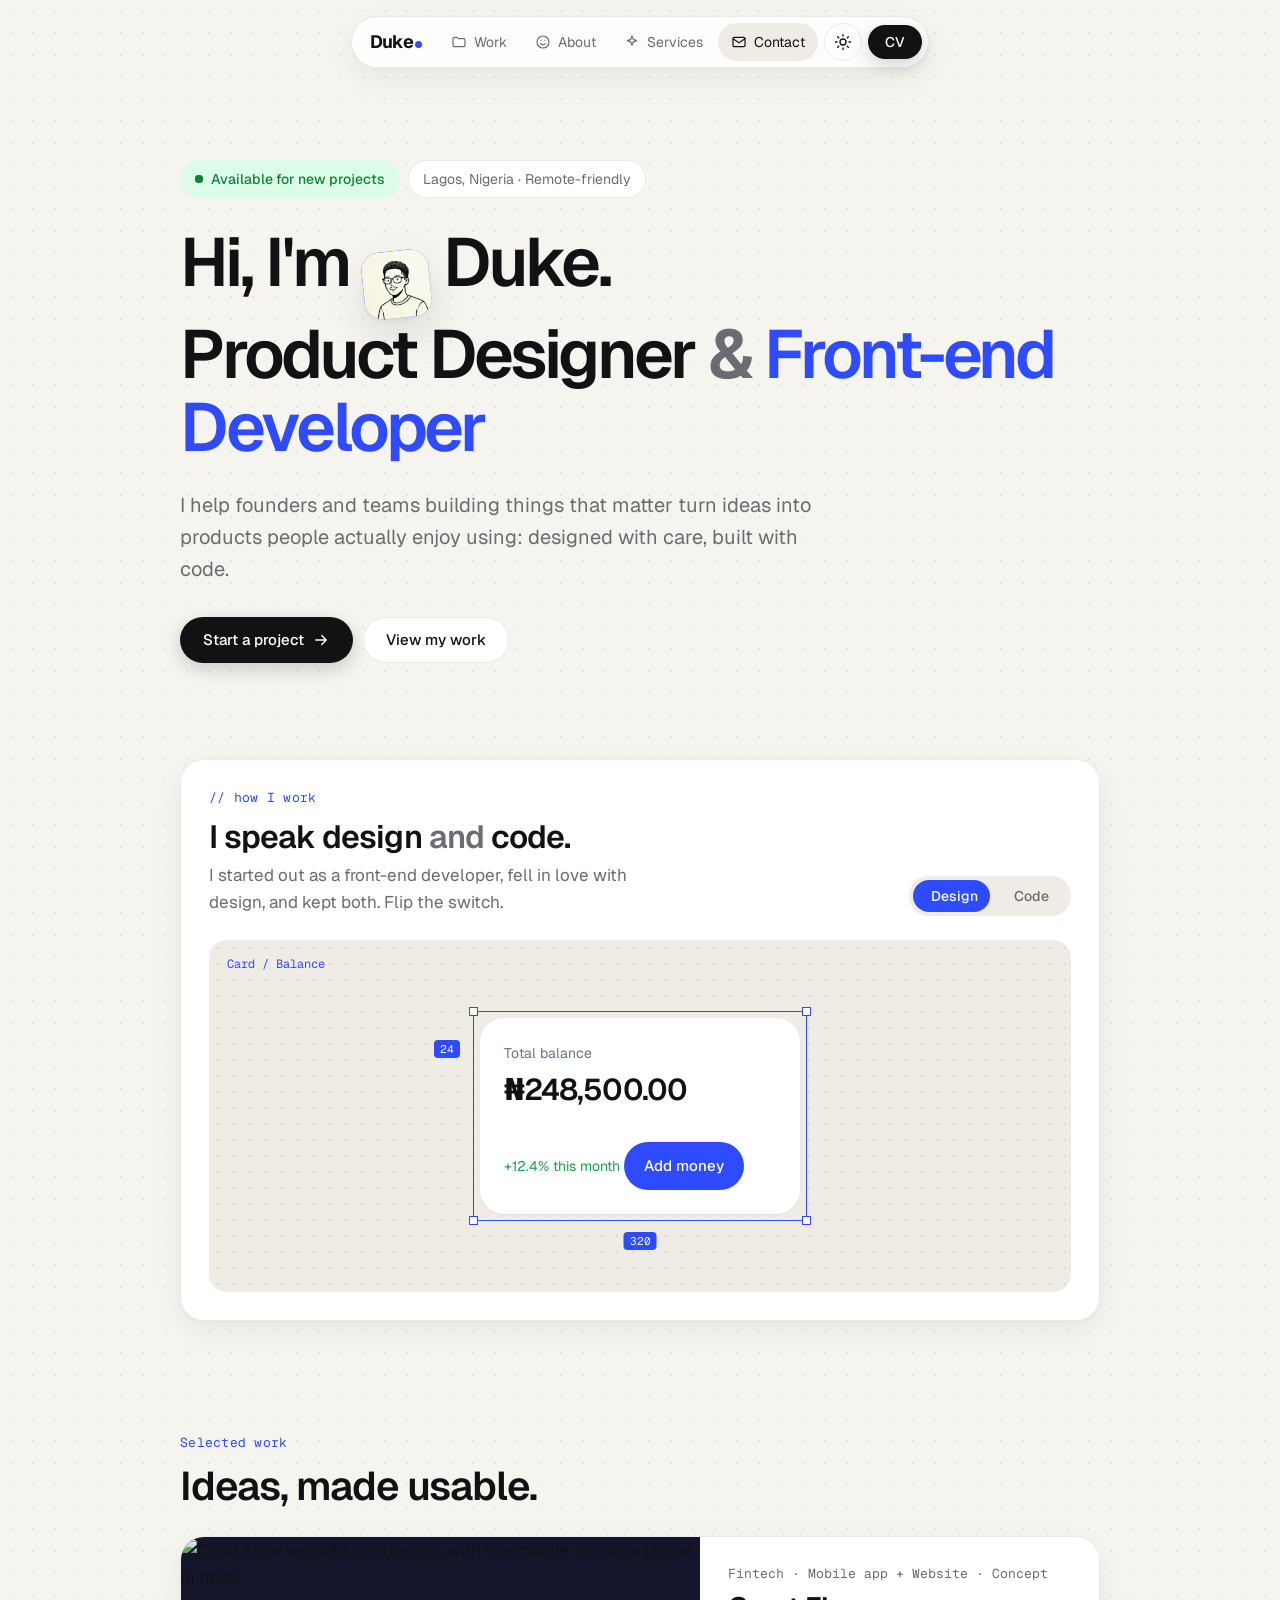
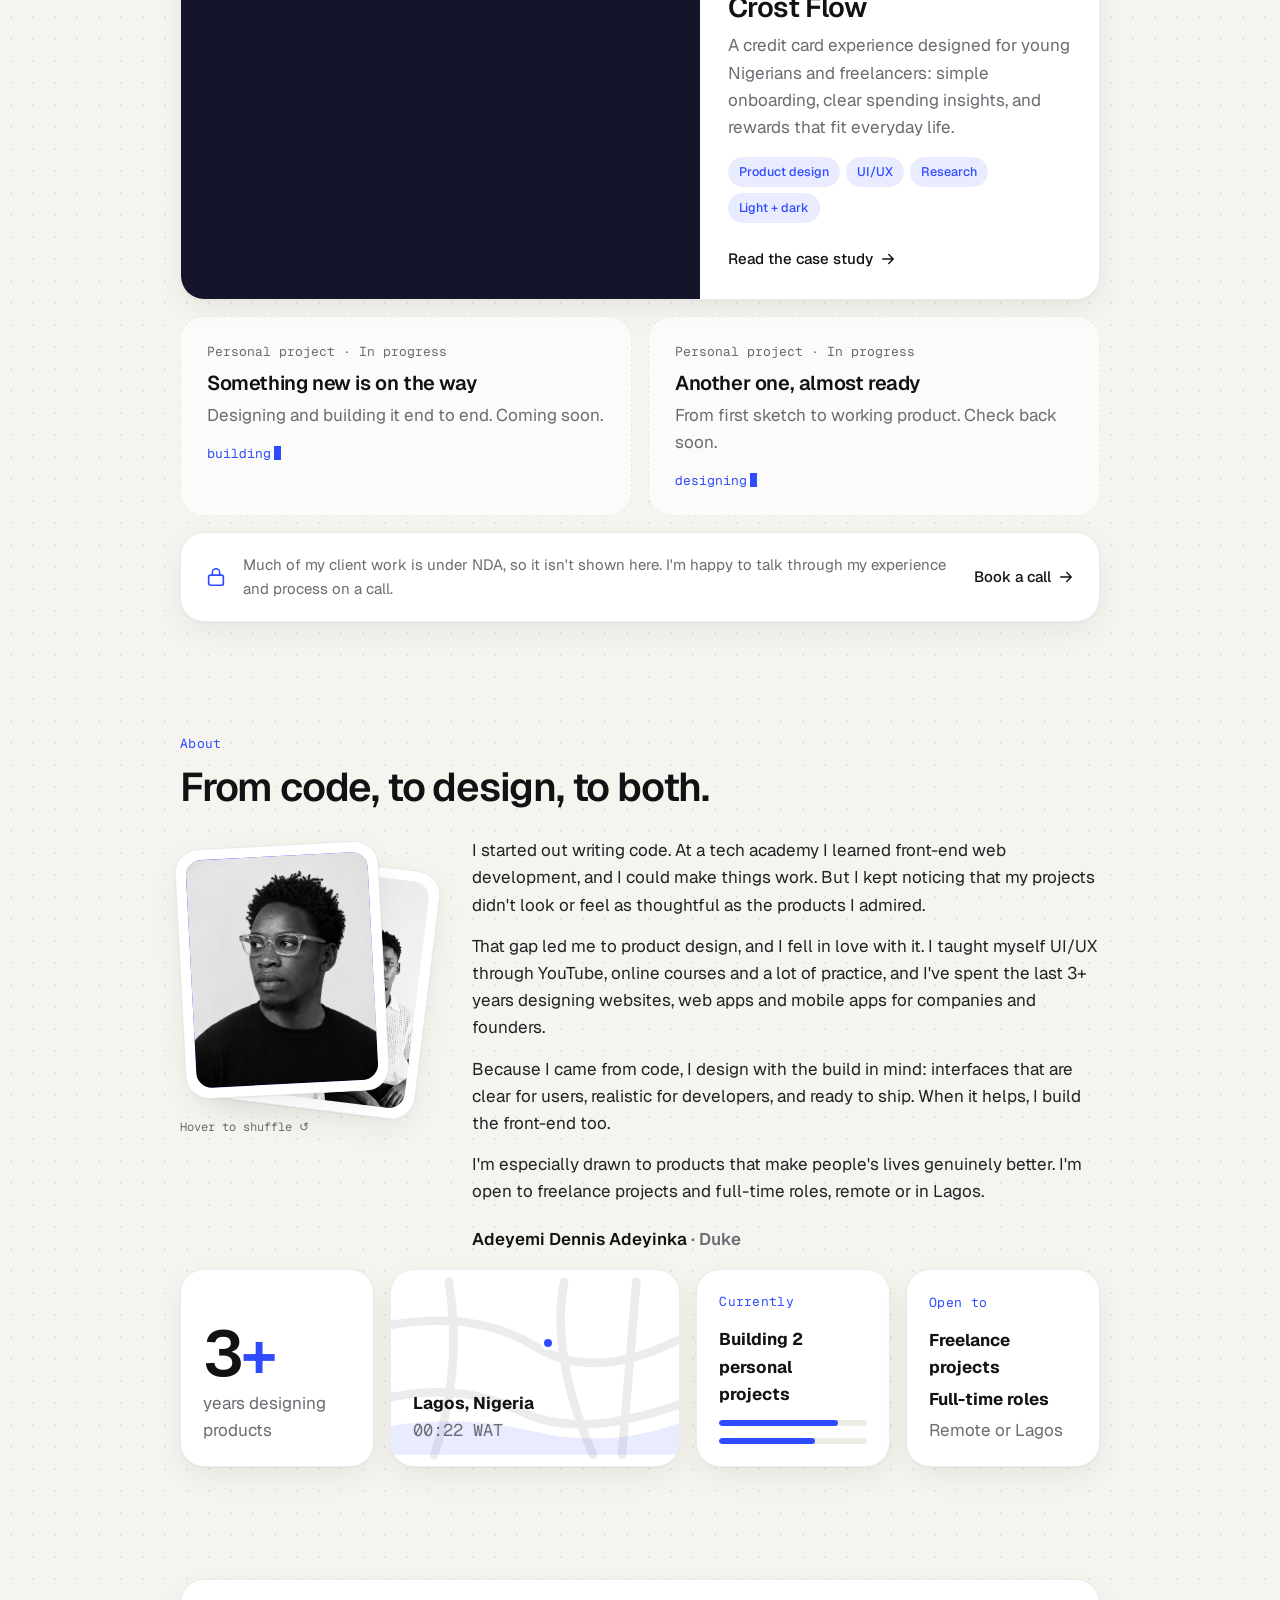
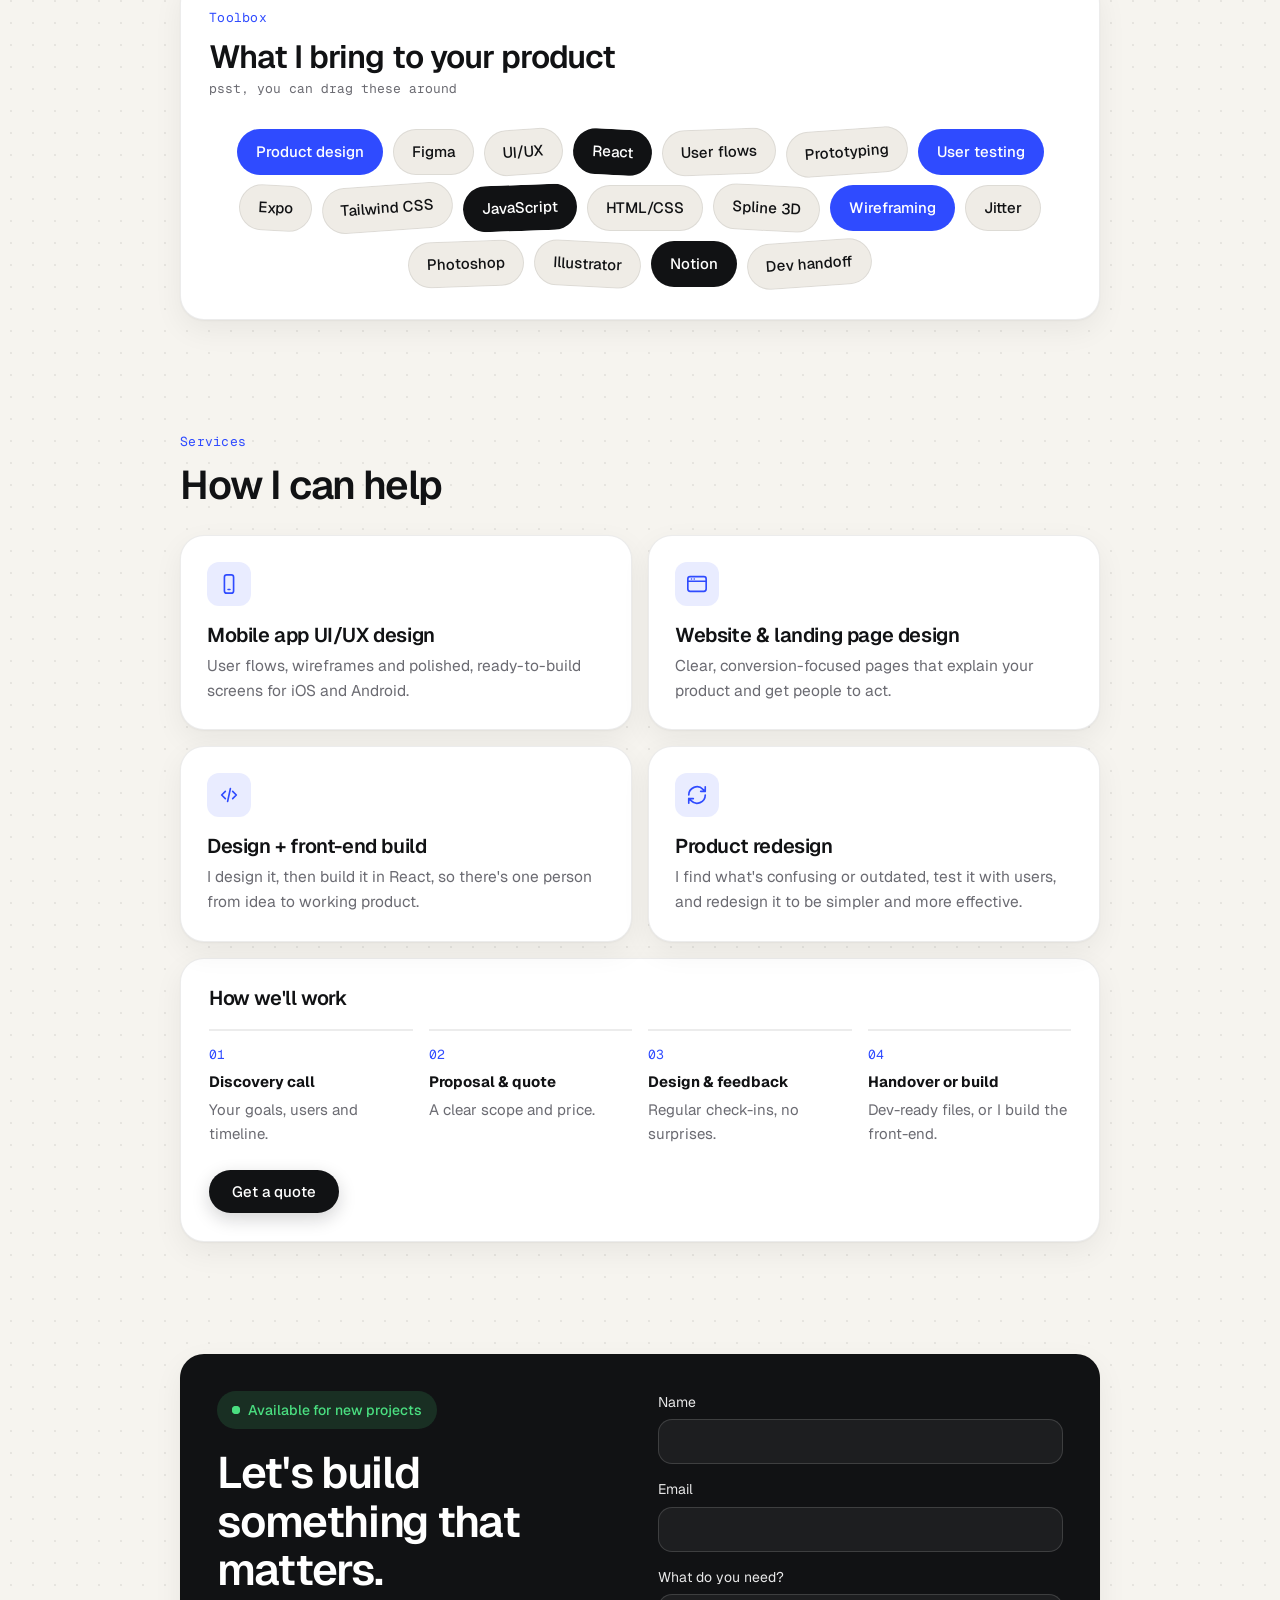
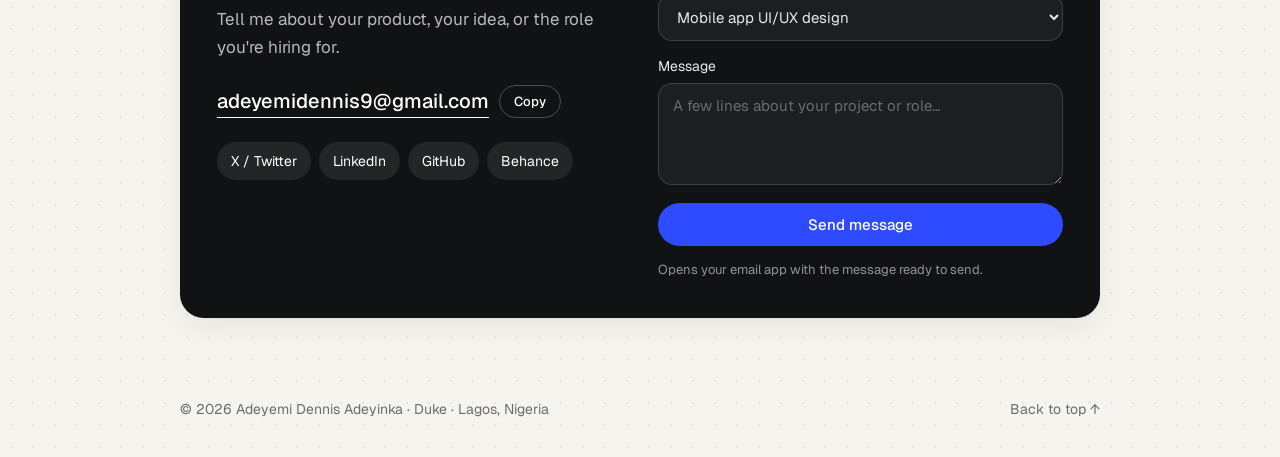
==== index.html @ 58b1cca7 "Portfolio site: homepage, Crost Flow case study, CV Static HTML/CSS/JS portfolio for Duke (Adeyemi D" ====
<!doctype html>
<html lang="en">
<head>
  <meta charset="utf-8">
  <meta name="viewport" content="width=device-width, initial-scale=1">
  <title>Duke · Product Designer &amp; Front-end Developer</title>
  <meta name="description" content="Duke (Adeyemi Dennis Adeyinka) is a Lagos-based product designer and front-end developer who designs and builds websites, web apps and mobile apps people enjoy using.">
  <meta property="og:title" content="Duke · Product Designer &amp; Front-end Developer">
  <meta property="og:description" content="I help founders and teams building things that matter turn ideas into products people actually enjoy using.">
  <meta property="og:type" content="website">
  <meta name="twitter:card" content="summary_large_image">
  <link rel="icon" href="assets/favicon.svg" type="image/svg+xml">
  <link rel="preconnect" href="https://fonts.googleapis.com">
  <link rel="preconnect" href="https://fonts.gstatic.com" crossorigin>
  <link href="https://fonts.googleapis.com/css2?family=Geist:wght@400;500;600;700&family=Geist+Mono:wght@400;500&display=swap" rel="stylesheet">
  <link rel="stylesheet" href="styles.css">
  <script>
    document.documentElement.classList.add('js');
    try { var t = localStorage.getItem('theme'); if (t) document.documentElement.dataset.theme = t; } catch (e) {}
  </script>
</head>
<body>
  <a class="skip" href="#main">Skip to content</a>

  <!-- ===== Floating nav ===== -->
  <header class="nav-wrap">
    <nav class="nav" aria-label="Main">
      <a class="logo" href="#top" aria-label="Duke, back to top">Duke<span class="logo-dot"></span></a>
      <ul class="nav-links">
        <li><a href="#work"><svg viewBox="0 0 24 24" aria-hidden="true"><path d="M3 7a2 2 0 0 1 2-2h4l2 2h8a2 2 0 0 1 2 2v8a2 2 0 0 1-2 2H5a2 2 0 0 1-2-2z"/></svg><span>Work</span></a></li>
        <li><a href="#about"><svg viewBox="0 0 24 24" aria-hidden="true"><circle cx="12" cy="12" r="9"/><path d="M8.5 14.5a4.5 4.5 0 0 0 7 0M9 9.5h.01M15 9.5h.01"/></svg><span>About</span></a></li>
        <li><a href="#services"><svg viewBox="0 0 24 24" aria-hidden="true"><path d="M12 3l1.9 5.1L19 10l-5.1 1.9L12 17l-1.9-5.1L5 10l5.1-1.9z"/></svg><span>Services</span></a></li>
        <li><a href="#contact"><svg viewBox="0 0 24 24" aria-hidden="true"><rect x="3" y="5" width="18" height="14" rx="2"/><path d="m3 7 9 6 9-6"/></svg><span>Contact</span></a></li>
      </ul>
      <button class="theme-toggle" type="button" aria-label="Switch colour theme">
        <svg class="i-sun" viewBox="0 0 24 24" aria-hidden="true"><circle cx="12" cy="12" r="4"/><path d="M12 2v2M12 20v2M4.9 4.9l1.4 1.4M17.7 17.7l1.4 1.4M2 12h2M20 12h2M4.9 19.1l1.4-1.4M17.7 6.3l1.4-1.4"/></svg>
        <svg class="i-moon" viewBox="0 0 24 24" aria-hidden="true"><path d="M21 12.8A9 9 0 1 1 11.2 3a7 7 0 0 0 9.8 9.8z"/></svg>
      </button>
      <a class="btn btn-dark btn-sm" href="assets/Adeyemi-Dennis-CV.pdf" download>CV</a>
    </nav>
  </header>

  <main id="main">

    <!-- ===== Hero ===== -->
    <section class="hero container" id="top">
      <div class="badges reveal">
        <span class="badge badge-green"><span class="pulse"></span>Available for new projects</span>
        <span class="badge">Lagos, Nigeria · Remote-friendly</span>
      </div>

      <h1 class="reveal">
        Hi, I'm
        <span class="avatar avatar-inline">
          <span aria-hidden="true">D</span>
          <img src="assets/avatar.jpg" alt="" onerror="this.remove()">
        </span>
        Duke.<br>
        Product Designer <span class="muted">&amp;</span> <span class="accent">Front-end Developer</span>
      </h1>

      <p class="lead reveal">I help founders and teams building things that matter turn ideas into products people actually enjoy using: designed with care, built with code.</p>

      <div class="actions reveal">
        <a class="btn btn-dark" href="#contact">Start a project
          <svg viewBox="0 0 24 24" aria-hidden="true"><path d="M5 12h14M13 6l6 6-6 6"/></svg>
        </a>
        <a class="btn btn-light" href="#work">View my work</a>
      </div>
    </section>

    <!-- ===== Design <-> Code ===== -->
    <section class="container section" aria-labelledby="dc-title">
      <div class="card dc reveal">
        <div class="dc-head">
          <div>
            <p class="eyebrow">// how I work</p>
            <h2 id="dc-title">I speak design <span class="muted">and</span> code.</h2>
            <p class="muted">I started out as a front-end developer, fell in love with design, and kept both. Flip the switch.</p>
          </div>
          <div class="switch" role="group" aria-label="Show design or code">
            <button type="button" class="is-on" data-view="design" aria-pressed="true">Design</button>
            <button type="button" data-view="code" aria-pressed="false">Code</button>
            <span class="switch-thumb" aria-hidden="true"></span>
          </div>
        </div>

        <div class="dc-stage" data-view="design">
          <!-- Design view -->
          <div class="dc-pane dc-design" aria-hidden="false">
            <div class="frame-label">Card / Balance</div>
            <div class="selection">
              <span class="handle tl"></span><span class="handle tr"></span><span class="handle bl"></span><span class="handle br"></span>
              <div class="mini-card">
                <p class="mc-label">Total balance</p>
                <p class="mc-amount">₦248,500.00</p>
                <span class="mc-change">+12.4% this month</span>
                <span class="mc-btn">Add money</span>
              </div>
              <span class="spec spec-pad">24</span>
              <span class="spec spec-w">320</span>
            </div>
          </div>

          <!-- Code view -->
          <pre class="dc-pane dc-code" aria-hidden="true"><code><span class="k">export function</span> <span class="f">BalanceCard</span>({ balance, change }) {
  <span class="k">return</span> (
    &lt;<span class="t">div</span> <span class="a">className</span>=<span class="s">"rounded-3xl bg-white p-6 shadow-sm"</span>&gt;
      &lt;<span class="t">p</span> <span class="a">className</span>=<span class="s">"text-sm text-gray-500"</span>&gt;Total balance&lt;/<span class="t">p</span>&gt;
      &lt;<span class="t">h3</span> <span class="a">className</span>=<span class="s">"text-3xl font-semibold"</span>&gt;{balance}&lt;/<span class="t">h3</span>&gt;
      &lt;<span class="t">span</span> <span class="a">className</span>=<span class="s">"text-green-600"</span>&gt;+{change}% this month&lt;/<span class="t">span</span>&gt;
      &lt;<span class="t">button</span> <span class="a">className</span>=<span class="s">"mt-6 rounded-full bg-blue-600 px-5 py-3 text-white"</span>&gt;
        Add money
      &lt;/<span class="t">button</span>&gt;
    &lt;/<span class="t">div</span>&gt;
  );
}</code></pre>
        </div>
      </div>
    </section>

    <!-- ===== Work ===== -->
    <section class="container section" id="work" aria-labelledby="work-title">
      <div class="section-head reveal">
        <p class="eyebrow">Selected work</p>
        <h2 id="work-title">Ideas, made usable.</h2>
      </div>

      <a class="card project project-featured reveal" href="crost-flow.html">
        <div class="project-media">
          <img src="https://mir-s3-cdn-cf.behance.net/project_modules/2800_webp/461baa229783331.686b7e3b7e243.jpeg" alt="Crost Flow website on a laptop, with the mobile app on a phone in front" loading="lazy">
        </div>
        <div class="project-body">
          <p class="project-meta">Fintech · Mobile app + Website · Concept</p>
          <h3>Crost Flow</h3>
          <p class="muted">A credit card experience designed for young Nigerians and freelancers: simple onboarding, clear spending insights, and rewards that fit everyday life.</p>
          <ul class="tags" aria-label="Project tags">
            <li>Product design</li><li>UI/UX</li><li>Research</li><li>Light + dark</li>
          </ul>
          <span class="link-arrow">Read the case study <svg viewBox="0 0 24 24" aria-hidden="true"><path d="M5 12h14M13 6l6 6-6 6"/></svg></span>
        </div>
      </a>

      <div class="grid-2">
        <div class="card project-soon reveal">
          <p class="project-meta">Personal project · In progress</p>
          <h3>Something new is on the way</h3>
          <p class="muted">Designing and building it end to end. Coming soon.</p>
          <span class="typing" aria-hidden="true">building<span class="caret"></span></span>
        </div>
        <div class="card project-soon reveal">
          <p class="project-meta">Personal project · In progress</p>
          <h3>Another one, almost ready</h3>
          <p class="muted">From first sketch to working product. Check back soon.</p>
          <span class="typing" aria-hidden="true">designing<span class="caret"></span></span>
        </div>
      </div>

      <div class="card nda reveal">
        <svg viewBox="0 0 24 24" aria-hidden="true"><rect x="4" y="10" width="16" height="11" rx="2"/><path d="M8 10V7a4 4 0 0 1 8 0v3"/></svg>
        <p>Much of my client work is under NDA, so it isn't shown here. I'm happy to talk through my experience and process on a call.</p>
        <a class="link-arrow" href="#contact">Book a call <svg viewBox="0 0 24 24" aria-hidden="true"><path d="M5 12h14M13 6l6 6-6 6"/></svg></a>
      </div>
    </section>

    <!-- ===== About ===== -->
    <section class="container section" id="about" aria-labelledby="about-title">
      <div class="section-head reveal">
        <p class="eyebrow">About</p>
        <h2 id="about-title">From code, to design, to both.</h2>
      </div>

      <div class="about reveal">
        <div class="photo-stack">
          <!-- Second photo sits behind the first; hidden automatically if assets/photo-2.jpg is missing -->
          <div class="about-photo card frame-back">
            <span class="photo-clip"><img src="assets/photo-2.jpg" alt="Duke seated on a clear chair" loading="lazy" onerror="this.closest('.frame-back').remove()"></span>
          </div>
          <div class="about-photo card frame-front">
          <span class="avatar avatar-large">
            <span aria-hidden="true">D</span>
            <img src="assets/photo.jpg" alt="Portrait of Duke (Adeyemi Dennis Adeyinka)" onerror="if (!this.dataset.fb) { this.dataset.fb = 1; this.src = 'assets/avatar.jpg'; } else { this.remove(); }">
          </span>
          </div>
        </div>
        <div class="about-text">
          <p>I started out writing code. At a tech academy I learned front-end web development, and I could make things work. But I kept noticing that my projects didn't look or feel as thoughtful as the products I admired.</p>
          <p>That gap led me to product design, and I fell in love with it. I taught myself UI/UX through YouTube, online courses and a lot of practice, and I've spent the last 3+ years designing websites, web apps and mobile apps for companies and founders.</p>
          <p>Because I came from code, I design with the build in mind: interfaces that are clear for users, realistic for developers, and ready to ship. When it helps, I build the front-end too.</p>
          <p>I'm especially drawn to products that make people's lives genuinely better. I'm open to freelance projects and full-time roles, remote or in Lagos.</p>
          <p class="sig">Adeyemi Dennis Adeyinka <span class="muted">· Duke</span></p>
        </div>
      </div>

      <div class="bento">
        <div class="card bento-item reveal">
          <p class="big-num">3<span class="accent">+</span></p>
          <p class="muted">years designing products</p>
        </div>
        <div class="card bento-item bento-map reveal">
          <svg class="map" viewBox="0 0 200 120" aria-hidden="true">
            <path d="M0 30 Q60 20 100 45 T200 40M0 80 Q50 70 90 90 T200 85M40 0 Q50 60 30 120M120 0 Q110 50 140 120M170 0 L160 120"/>
            <path class="water" d="M0 100 Q50 92 100 104 T200 98 V120 H0z"/>
          </svg>
          <span class="pin" aria-hidden="true"></span>
          <div class="map-text">
            <p><strong>Lagos, Nigeria</strong></p>
            <p class="muted mono"><span id="lagos-time">--:--</span> WAT</p>
          </div>
        </div>
        <div class="card bento-item reveal">
          <p class="eyebrow">Currently</p>
          <p><strong>Building 2 personal projects</strong></p>
          <div class="progress" aria-hidden="true"><span style="--p:80%"></span></div>
          <div class="progress" aria-hidden="true"><span style="--p:65%"></span></div>
        </div>
        <div class="card bento-item reveal">
          <p class="eyebrow">Open to</p>
          <p><strong>Freelance projects</strong></p>
          <p><strong>Full-time roles</strong></p>
          <p class="muted">Remote or Lagos</p>
        </div>
      </div>
    </section>

    <!-- ===== Skills playground ===== -->
    <section class="container section" aria-labelledby="skills-title">
      <div class="card playground reveal">
        <div class="playground-head">
          <p class="eyebrow">Toolbox</p>
          <h2 id="skills-title">What I bring to your product</h2>
          <p class="muted hint">psst, you can drag these around</p>
        </div>
        <ul class="pills" aria-label="Skills and tools">
          <li class="pill pill-blue">Product design</li>
          <li class="pill">Figma</li>
          <li class="pill">UI/UX</li>
          <li class="pill pill-dark">React</li>
          <li class="pill">User flows</li>
          <li class="pill">Prototyping</li>
          <li class="pill pill-blue">User testing</li>
          <li class="pill">Expo</li>
          <li class="pill">Tailwind CSS</li>
          <li class="pill pill-dark">JavaScript</li>
          <li class="pill">HTML/CSS</li>
          <li class="pill">Spline 3D</li>
          <li class="pill pill-blue">Wireframing</li>
          <li class="pill">Jitter</li>
          <li class="pill">Photoshop</li>
          <li class="pill">Illustrator</li>
          <li class="pill pill-dark">Notion</li>
          <li class="pill">Dev handoff</li>
        </ul>
      </div>
    </section>

    <!-- ===== Services ===== -->
    <section class="container section" id="services" aria-labelledby="services-title">
      <div class="section-head reveal">
        <p class="eyebrow">Services</p>
        <h2 id="services-title">How I can help</h2>
      </div>

      <div class="grid-2">
        <article class="card service reveal">
          <span class="service-icon"><svg viewBox="0 0 24 24" aria-hidden="true"><rect x="7" y="2" width="10" height="20" rx="2.5"/><path d="M11 18h2"/></svg></span>
          <h3>Mobile app UI/UX design</h3>
          <p class="muted">User flows, wireframes and polished, ready-to-build screens for iOS and Android.</p>
        </article>
        <article class="card service reveal">
          <span class="service-icon"><svg viewBox="0 0 24 24" aria-hidden="true"><rect x="2" y="4" width="20" height="16" rx="2.5"/><path d="M2 9h20M6 6.5h.01M9 6.5h.01"/></svg></span>
          <h3>Website &amp; landing page design</h3>
          <p class="muted">Clear, conversion-focused pages that explain your product and get people to act.</p>
        </article>
        <article class="card service reveal">
          <span class="service-icon"><svg viewBox="0 0 24 24" aria-hidden="true"><path d="m8 8-4 4 4 4M16 8l4 4-4 4M13.5 5l-3 14"/></svg></span>
          <h3>Design + front-end build</h3>
          <p class="muted">I design it, then build it in React, so there's one person from idea to working product.</p>
        </article>
        <article class="card service reveal">
          <span class="service-icon"><svg viewBox="0 0 24 24" aria-hidden="true"><path d="M3 12a9 9 0 0 1 15.5-6.2L21 8M21 3v5h-5M21 12a9 9 0 0 1-15.5 6.2L3 16M3 21v-5h5"/></svg></span>
          <h3>Product redesign</h3>
          <p class="muted">I find what's confusing or outdated, test it with users, and redesign it to be simpler and more effective.</p>
        </article>
      </div>

      <div class="card process reveal">
        <h3>How we'll work</h3>
        <ol>
          <li><span class="mono">01</span><strong>Discovery call</strong><span class="muted">Your goals, users and timeline.</span></li>
          <li><span class="mono">02</span><strong>Proposal &amp; quote</strong><span class="muted">A clear scope and price.</span></li>
          <li><span class="mono">03</span><strong>Design &amp; feedback</strong><span class="muted">Regular check-ins, no surprises.</span></li>
          <li><span class="mono">04</span><strong>Handover or build</strong><span class="muted">Dev-ready files, or I build the front-end.</span></li>
        </ol>
        <a class="btn btn-dark" href="#contact">Get a quote</a>
      </div>
    </section>

    <!--
      ===== Testimonials (hidden until you have real quotes) =====
      Remove the `hidden` attribute and replace the text with real client quotes.
    -->
    <section class="container section" id="testimonials" aria-labelledby="t-title" hidden>
      <div class="section-head">
        <p class="eyebrow">Kind words</p>
        <h2 id="t-title">What clients say</h2>
      </div>
      <div class="grid-3">
        <figure class="card quote">
          <blockquote>"Quote from client one."</blockquote>
          <figcaption><strong>Name</strong><span class="muted">Role, Company</span></figcaption>
        </figure>
        <figure class="card quote">
          <blockquote>"Quote from client two."</blockquote>
          <figcaption><strong>Name</strong><span class="muted">Role, Company</span></figcaption>
        </figure>
        <figure class="card quote">
          <blockquote>"Quote from client three."</blockquote>
          <figcaption><strong>Name</strong><span class="muted">Role, Company</span></figcaption>
        </figure>
      </div>
    </section>

    <!-- ===== Contact ===== -->
    <section class="container section" id="contact" aria-labelledby="contact-title">
      <div class="card contact reveal">
        <div class="contact-intro">
          <span class="badge badge-green"><span class="pulse"></span>Available for new projects</span>
          <h2 id="contact-title">Let's build something that matters.</h2>
          <p>Tell me about your product, your idea, or the role you're hiring for.</p>
          <div class="email-row">
            <a class="email" href="mailto:adeyemidennis9@gmail.com">adeyemidennis9@gmail.com</a>
            <button class="copy" type="button" data-copy="adeyemidennis9@gmail.com">Copy</button>
          </div>
          <ul class="socials">
            <li><a href="https://x.com/dennis_intech" target="_blank" rel="noopener">X / Twitter</a></li>
            <li><a href="https://www.linkedin.com/in/dennis-adeyemi-903a3325a" target="_blank" rel="noopener">LinkedIn</a></li>
            <li><a href="https://github.com/dukeof-tech" target="_blank" rel="noopener">GitHub</a></li>
            <li><a href="https://www.behance.net/gallery/229783331/Crost-Flow" target="_blank" rel="noopener">Behance</a></li>
          </ul>
        </div>

        <form class="contact-form" id="contact-form">
          <label>Name<input name="name" type="text" autocomplete="name" required></label>
          <label>Email<input name="email" type="email" autocomplete="email" required></label>
          <label>What do you need?
            <select name="type">
              <option>Mobile app UI/UX design</option>
              <option>Website or landing page</option>
              <option>Design + front-end build</option>
              <option>Product redesign</option>
              <option>Full-time role</option>
              <option>Something else</option>
            </select>
          </label>
          <label>Message<textarea name="message" rows="4" required placeholder="A few lines about your project or role…"></textarea></label>
          <button class="btn btn-accent" type="submit">Send message</button>
          <p class="form-note muted">Opens your email app with the message ready to send.</p>
        </form>
      </div>
    </section>
  </main>

  <footer class="container footer">
    <p class="muted">© <span id="year">2026</span> Adeyemi Dennis Adeyinka · Duke · Lagos, Nigeria</p>
    <a class="muted" href="#top">Back to top ↑</a>
  </footer>

  <script src="script.js"></script>
</body>
</html>
---- styles.css ----
/* =========================================================
   Duke · Portfolio
   Colours, type and spacing live in the tokens below.
   ========================================================= */

:root {
  --bg: #F6F4EF;
  --surface: #FFFFFF;
  --surface-2: #EFECE6;
  --text: #111214;
  --muted: #6B6B72;
  --line: rgba(17, 18, 20, .08);
  --accent: #2F4BFF;
  --accent-ink: #FFFFFF;
  --accent-soft: rgba(47, 75, 255, .10);
  --green: #15803D;
  --green-soft: #DCFCE7;
  --dark: #111214;
  --dark-ink: #FFFFFF;
  --code-bg: #0F1117;
  --contact-bg: #111214;
  --contact-ink: #FFFFFF;
  --shadow: 0 1px 2px rgba(17, 18, 20, .04), 0 10px 30px rgba(17, 18, 20, .06);
  --shadow-lift: 0 2px 4px rgba(17, 18, 20, .05), 0 18px 40px rgba(17, 18, 20, .10);
  --dots: rgba(17, 18, 20, .07);

  --radius: 24px;
  --radius-sm: 14px;
  --w: 920px;
  --font: "Geist", ui-sans-serif, system-ui, -apple-system, "Segoe UI", sans-serif;
  --mono: "Geist Mono", ui-monospace, "SF Mono", Menlo, monospace;
  color-scheme: light;
}

@media (prefers-color-scheme: dark) {
  :root:not([data-theme="light"]) {
    --bg: #0E0F12;
    --surface: #17181C;
    --surface-2: #202127;
    --text: #F3F3F5;
    --muted: #9A9BA4;
    --line: rgba(255, 255, 255, .08);
    --accent: #6A80FF;
    --accent-ink: #0E0F12;
    --accent-soft: rgba(106, 128, 255, .16);
    --green: #4ADE80;
    --green-soft: rgba(74, 222, 128, .12);
    --dark: #F3F3F5;
    --dark-ink: #0E0F12;
    --code-bg: #0A0B0E;
    --contact-bg: #161A33;
    --contact-ink: #F3F3F5;
    --shadow: 0 1px 2px rgba(0, 0, 0, .3), 0 10px 30px rgba(0, 0, 0, .25);
    --shadow-lift: 0 2px 4px rgba(0, 0, 0, .35), 0 18px 40px rgba(0, 0, 0, .35);
    --dots: rgba(255, 255, 255, .05);
    color-scheme: dark;
  }
}

:root[data-theme="dark"] {
  --bg: #0E0F12;
  --surface: #17181C;
  --surface-2: #202127;
  --text: #F3F3F5;
  --muted: #9A9BA4;
  --line: rgba(255, 255, 255, .08);
  --accent: #6A80FF;
  --accent-ink: #0E0F12;
  --accent-soft: rgba(106, 128, 255, .16);
  --green: #4ADE80;
  --green-soft: rgba(74, 222, 128, .12);
  --dark: #F3F3F5;
  --dark-ink: #0E0F12;
  --code-bg: #0A0B0E;
  --contact-bg: #161A33;
  --contact-ink: #F3F3F5;
  --shadow: 0 1px 2px rgba(0, 0, 0, .3), 0 10px 30px rgba(0, 0, 0, .25);
  --shadow-lift: 0 2px 4px rgba(0, 0, 0, .35), 0 18px 40px rgba(0, 0, 0, .35);
  --dots: rgba(255, 255, 255, .05);
  color-scheme: dark;
}

/* ---------- Base ---------- */
*, *::before, *::after { box-sizing: border-box; }
html { scroll-behavior: smooth; scroll-padding-top: 96px; }
body {
  margin: 0;
  font-family: var(--font);
  font-size: 17px;
  line-height: 1.6;
  color: var(--text);
  background-color: var(--bg);
  background-image: radial-gradient(var(--dots) 1px, transparent 1px);
  background-size: 22px 22px;
  -webkit-font-smoothing: antialiased;
  transition: background-color .3s ease, color .3s ease;
}
img { max-width: 100%; display: block; }
a { color: inherit; }
h1, h2, h3 { line-height: 1.1; letter-spacing: -0.03em; margin: 0; font-weight: 600; }
h2 { font-size: clamp(28px, 4.5vw, 40px); }
h3 { font-size: 20px; letter-spacing: -0.02em; }
p { margin: 0; }
svg { width: 18px; height: 18px; fill: none; stroke: currentColor; stroke-width: 1.8; stroke-linecap: round; stroke-linejoin: round; flex: none; }

.container { width: min(var(--w), 100% - 32px); margin-inline: auto; }
.section { padding-block: 56px; }
.muted { color: var(--muted); }
.accent { color: var(--accent); }
.mono { font-family: var(--mono); }
.eyebrow { font-family: var(--mono); font-size: 13px; color: var(--accent); margin-bottom: 10px; letter-spacing: .02em; }
.section-head { margin-bottom: 28px; }
.skip { position: absolute; left: -999px; top: 8px; background: var(--dark); color: var(--dark-ink); padding: 8px 14px; border-radius: 10px; z-index: 100; }
.skip:focus { left: 16px; }
:focus-visible { outline: 2px solid var(--accent); outline-offset: 3px; border-radius: 8px; }

.card {
  background: var(--surface);
  border: 1px solid var(--line);
  border-radius: var(--radius);
  box-shadow: var(--shadow);
  transition: transform .3s ease, box-shadow .3s ease, background-color .3s ease;
}

.grid-2 { display: grid; grid-template-columns: repeat(2, 1fr); gap: 16px; }
.grid-3 { display: grid; grid-template-columns: repeat(3, 1fr); gap: 16px; }

/* ---------- Buttons & badges ---------- */
.btn {
  display: inline-flex; align-items: center; gap: 8px;
  padding: 13px 22px; border-radius: 999px;
  font: 500 15px/1 var(--font); text-decoration: none;
  border: 1px solid transparent; cursor: pointer;
  transition: transform .2s ease, box-shadow .2s ease, background-color .2s ease;
}
.btn:hover { transform: translateY(-2px); }
.btn svg { transition: transform .2s ease; }
.btn:hover svg { transform: translateX(3px); }
.btn-dark { background: var(--dark); color: var(--dark-ink); box-shadow: 0 6px 18px rgba(17, 18, 20, .18); }
.btn-light { background: var(--surface); color: var(--text); border-color: var(--line); }
.btn-accent { background: var(--accent); color: var(--accent-ink); }
.btn-sm { padding: 9px 16px; font-size: 14px; }

.badges { display: flex; flex-wrap: wrap; gap: 8px; margin-bottom: 28px; }
.badge {
  display: inline-flex; align-items: center; gap: 8px;
  padding: 7px 14px; border-radius: 999px;
  background: var(--surface); border: 1px solid var(--line);
  font-size: 14px; color: var(--muted);
}
.badge-green { background: var(--green-soft); color: var(--green); border-color: transparent; font-weight: 500; }
.pulse { width: 8px; height: 8px; border-radius: 50%; background: currentColor; position: relative; }
.pulse::after { content: ""; position: absolute; inset: 0; border-radius: 50%; background: currentColor; animation: pulse 2s ease-out infinite; }
@keyframes pulse { from { transform: scale(1); opacity: .6; } to { transform: scale(3); opacity: 0; } }

/* ---------- Nav ---------- */
.nav-wrap { position: fixed; top: 16px; left: 0; right: 0; z-index: 50; display: flex; justify-content: center; padding-inline: 16px; pointer-events: none; }
.nav {
  pointer-events: auto;
  display: flex; align-items: center; gap: 6px;
  padding: 6px 6px 6px 18px; border-radius: 999px;
  background: color-mix(in srgb, var(--surface) 78%, transparent);
  backdrop-filter: blur(14px); -webkit-backdrop-filter: blur(14px);
  border: 1px solid var(--line); box-shadow: var(--shadow);
}
.logo { font-weight: 700; font-size: 18px; letter-spacing: -0.03em; text-decoration: none; margin-right: 10px; display: inline-flex; align-items: baseline; }
.logo-dot { width: 7px; height: 7px; border-radius: 50%; background: var(--accent); margin-left: 2px; }
.nav-links { display: flex; gap: 2px; list-style: none; margin: 0; padding: 0; }
.nav-links a {
  display: inline-flex; align-items: center; gap: 7px;
  padding: 8px 13px; border-radius: 999px;
  text-decoration: none; font-size: 14px; color: var(--muted);
  transition: background-color .2s ease, color .2s ease;
}
.nav-links a:hover, .nav-links a.is-active { background: var(--surface-2); color: var(--text); }
.nav-links svg { width: 16px; height: 16px; }
.theme-toggle {
  width: 38px; height: 38px; border-radius: 50%;
  display: grid; place-items: center;
  background: transparent; border: 1px solid var(--line); color: var(--text); cursor: pointer;
  transition: transform .3s ease, background-color .2s ease;
}
.theme-toggle:hover { background: var(--surface-2); transform: rotate(20deg); }
.i-moon { display: none; }
:root[data-theme="dark"] .i-sun { display: none; }
:root[data-theme="dark"] .i-moon { display: block; }
@media (prefers-color-scheme: dark) {
  :root:not([data-theme="light"]) .i-sun { display: none; }
  :root:not([data-theme="light"]) .i-moon { display: block; }
}

/* ---------- Hero ---------- */
.hero { padding-top: 160px; padding-bottom: 40px; }
.hero h1 { font-size: clamp(38px, 7vw, 68px); letter-spacing: -0.045em; line-height: 1.08; margin-bottom: 24px; }
.lead { font-size: clamp(17px, 2.2vw, 20px); color: var(--muted); max-width: 640px; margin-bottom: 32px; }
.actions { display: flex; flex-wrap: wrap; gap: 10px; }

.avatar {
  position: relative; display: inline-grid; place-items: center; overflow: hidden;
  background: linear-gradient(135deg, var(--accent), #8EA0FF);
  color: #fff; font-weight: 700; letter-spacing: -0.03em;
}
.avatar img { position: absolute; inset: 0; width: 100%; height: 100%; object-fit: cover; }
.avatar-inline {
  width: 1.1em; height: 1.1em; border-radius: .3em;
  vertical-align: -0.16em; font-size: .9em;
  transform: rotate(-6deg); box-shadow: var(--shadow-lift);
  transition: transform .3s ease;
}
.avatar-inline:hover { transform: rotate(4deg) scale(1.08); }
.avatar-inline > span { font-size: .55em; }

/* ---------- Design <-> Code ---------- */
.dc { padding: 28px; overflow: hidden; }
.dc-head { display: flex; justify-content: space-between; align-items: flex-end; gap: 24px; margin-bottom: 24px; flex-wrap: wrap; }
.dc-head h2 { margin-bottom: 8px; font-size: clamp(24px, 3.6vw, 32px); }
.dc-head .muted { max-width: 440px; }

.switch { position: relative; display: inline-flex; padding: 4px; border-radius: 999px; background: var(--surface-2); }
.switch button {
  position: relative; z-index: 1;
  padding: 9px 18px; border: 0; background: transparent; border-radius: 999px;
  font: 500 14px/1 var(--font); color: var(--muted); cursor: pointer;
  transition: color .25s ease;
}
.switch button.is-on { color: var(--accent-ink); }
.switch-thumb {
  position: absolute; top: 4px; bottom: 4px; left: 4px; width: calc(50% - 4px);
  border-radius: 999px; background: var(--accent);
  transition: transform .35s cubic-bezier(.4, 1.4, .5, 1);
}
.switch.is-code .switch-thumb { transform: translateX(100%); }

.dc-stage {
  display: grid; min-height: 330px; border-radius: 18px;
  background-color: var(--surface-2);
  background-image: radial-gradient(var(--dots) 1px, transparent 1px);
  background-size: 16px 16px;
}
.dc-pane { grid-area: 1 / 1; transition: opacity .4s ease, transform .4s ease, filter .4s ease; }
.dc-stage[data-view="design"] .dc-code,
.dc-stage[data-view="code"] .dc-design { opacity: 0; transform: scale(.97); filter: blur(4px); pointer-events: none; }

.dc-design { display: grid; place-items: center; padding: 48px 16px; position: relative; }
.frame-label { position: absolute; top: 16px; left: 18px; font: 12px var(--mono); color: var(--accent); }
.selection { position: relative; outline: 1.5px solid var(--accent); outline-offset: 6px; }
.handle { position: absolute; width: 9px; height: 9px; background: #fff; border: 1.5px solid var(--accent); }
.handle.tl { top: -11px; left: -11px; } .handle.tr { top: -11px; right: -11px; }
.handle.bl { bottom: -11px; left: -11px; } .handle.br { bottom: -11px; right: -11px; }
.spec { position: absolute; font: 11px var(--mono); background: var(--accent); color: #fff; padding: 2px 6px; border-radius: 4px; }
.spec-pad { top: 22px; left: -46px; }
.spec-w { bottom: -36px; left: 50%; transform: translateX(-50%); }

.mini-card {
  width: min(320px, 70vw); padding: 24px; border-radius: 24px;
  background: #fff; color: #111214; box-shadow: 0 1px 2px rgba(0,0,0,.05);
}
.mc-label { font-size: 14px; color: #6B7280; }
.mc-amount { font-size: 30px; font-weight: 600; letter-spacing: -0.03em; margin: 2px 0 4px; }
.mc-change { font-size: 14px; color: #16A34A; }
.mc-btn { display: inline-block; margin-top: 24px; padding: 12px 20px; border-radius: 999px; background: #2F4BFF; color: #fff; font-size: 15px; font-weight: 500; }

.dc-code {
  margin: 0; padding: 28px; border-radius: 18px; overflow: auto;
  background: var(--code-bg); color: #D6D9E0;
  font: 13.5px/1.75 var(--mono);
}
.dc-code .k { color: #C792EA; } .dc-code .f { color: #82AAFF; } .dc-code .t { color: #F07178; }
.dc-code .a { color: #FFCB6B; } .dc-code .s { color: #C3E88D; }

/* ---------- Work ---------- */
.project { display: block; text-decoration: none; overflow: hidden; }
.project:hover { transform: translateY(-4px); box-shadow: var(--shadow-lift); }
.project-featured { display: grid; grid-template-columns: 1.3fr 1fr; margin-bottom: 16px; }
.project-media { background: #14152B; overflow: hidden; min-height: 300px; }
.project-media img { width: 100%; height: 100%; object-fit: cover; transition: transform .6s ease; }
.project:hover .project-media img { transform: scale(1.04); }
.project-body { padding: 28px; display: flex; flex-direction: column; gap: 10px; }
.project-body h3 { font-size: 28px; }
.project-meta { font: 13px var(--mono); color: var(--muted); }
.tags { display: flex; flex-wrap: wrap; gap: 6px; list-style: none; padding: 0; margin: 6px 0 auto; }
.tags li { font-size: 12.5px; padding: 5px 11px; border-radius: 999px; background: var(--accent-soft); color: var(--accent); font-weight: 500; }
.link-arrow { display: inline-flex; align-items: center; gap: 6px; font-weight: 500; font-size: 15px; color: var(--text); text-decoration: none; margin-top: 14px; }
.link-arrow svg { transition: transform .2s ease; }
.project:hover .link-arrow svg, .link-arrow:hover svg { transform: translateX(4px); }

.project-soon { padding: 26px; border-style: dashed; box-shadow: none; background: color-mix(in srgb, var(--surface) 60%, transparent); display: flex; flex-direction: column; gap: 8px; }
.project-soon h3 { margin-top: 4px; }
.typing { font: 13px var(--mono); color: var(--accent); margin-top: 8px; }
.caret { display: inline-block; width: 7px; height: 14px; background: var(--accent); margin-left: 3px; vertical-align: -2px; animation: blink 1s steps(1) infinite; }
@keyframes blink { 50% { opacity: 0; } }

.nda { margin-top: 16px; padding: 20px 24px; display: flex; align-items: center; gap: 16px; flex-wrap: wrap; }
.nda > svg { color: var(--accent); width: 22px; height: 22px; }
.nda p { flex: 1 1 320px; color: var(--muted); font-size: 15px; }
.nda .link-arrow { margin-top: 0; }

/* ---------- About ---------- */
.about { display: grid; grid-template-columns: 260px 1fr; gap: 32px; align-items: start; margin-bottom: 16px; }
.photo-stack { position: relative; padding: 8px 56px 16px 0; }
.about-photo { padding: 10px; transition: transform .45s cubic-bezier(.3, 1.3, .5, 1); }
.frame-front { position: relative; z-index: 2; transform: rotate(-3deg); }
.frame-back { position: absolute; inset: 8px 56px 16px 0; z-index: 1; transform: rotate(7deg) translate(46px, 10px); }
.photo-clip { display: block; width: 100%; height: 100%; overflow: hidden; border-radius: 16px; }
.photo-clip img { width: 100%; height: 100%; object-fit: cover; object-position: 50% 45%; transform-origin: 50% 40%; transition: transform .6s ease; }
/* While it's the back card, zoom in so the edge that peeks out shows Duke, not the wall */
.frame-back img { transform: scale(1.5) translateX(20%); }
.photo-stack.is-swapped .frame-back img { transform: scale(1.25); }
.photo-stack:not(.can-shuffle):hover .frame-front { transform: rotate(-6deg) translateX(-8px); }

/* Shuffle: hover (or tap) sends the top card out to the side and behind, and brings the other one forward */
.photo-stack.can-shuffle { cursor: pointer; border-radius: 20px; margin-bottom: 26px; }
.photo-stack.can-shuffle:focus-visible { outline: 2px solid var(--accent); outline-offset: 6px; }
.photo-stack.is-swapped .frame-back { z-index: 2; transform: rotate(-3deg); }
.photo-stack.is-swapped .frame-front { z-index: 1; transform: rotate(7deg) translate(46px, 10px); }
.photo-stack .to-back { animation: card-to-back .7s cubic-bezier(.5, 0, .3, 1) both; }
.photo-stack .to-front { animation: card-to-front .7s cubic-bezier(.5, 0, .3, 1) both; }
@keyframes card-to-back {
  0%   { transform: rotate(-3deg); z-index: 3; }
  45%  { transform: translate(-58%, -3%) rotate(-14deg); z-index: 3; }
  55%  { transform: translate(-58%, -3%) rotate(-14deg); z-index: 0; }
  100% { transform: rotate(7deg) translate(46px, 10px); z-index: 1; }
}
@keyframes card-to-front {
  0%   { transform: rotate(7deg) translate(46px, 10px); z-index: 1; }
  45%  { transform: translate(40%, -2%) rotate(15deg); z-index: 1; }
  55%  { transform: translate(40%, -2%) rotate(15deg); z-index: 4; }
  100% { transform: rotate(-3deg); z-index: 2; }
}
.photo-hint { position: absolute; left: 0; bottom: -26px; margin: 0; font-family: var(--mono); font-size: 12px; color: var(--muted); }
.avatar-large { width: 100%; aspect-ratio: 4 / 5; border-radius: 16px; font-size: 96px; }
.about-text { display: grid; gap: 14px; font-size: 17px; }
.about-text p:not(.sig) { color: color-mix(in srgb, var(--text) 82%, var(--muted)); }
.sig { font-weight: 600; margin-top: 6px; }

.bento { display: grid; grid-template-columns: 1fr 1.5fr 1fr 1fr; gap: 16px; }
.bento-item { padding: 22px; display: flex; flex-direction: column; justify-content: flex-end; gap: 4px; min-height: 170px; }
.bento-item:hover { transform: translateY(-3px); }
.big-num { font-size: 64px; font-weight: 600; letter-spacing: -0.05em; line-height: 1; }
.bento-map { position: relative; overflow: hidden; }
.map { position: absolute; inset: 0; width: 100%; height: 100%; stroke: var(--line); stroke-width: 6; opacity: 1; }
.map .water { fill: var(--accent-soft); stroke: none; }
.map-text { position: relative; }
.pin { position: absolute; top: 34%; left: 52%; width: 14px; height: 14px; border-radius: 50%; background: var(--accent); border: 3px solid var(--surface); box-shadow: 0 0 0 0 var(--accent); animation: ping 2.2s infinite; }
@keyframes ping { 0% { box-shadow: 0 0 0 0 color-mix(in srgb, var(--accent) 50%, transparent); } 100% { box-shadow: 0 0 0 18px transparent; } }
.progress { height: 6px; border-radius: 999px; background: var(--surface-2); overflow: hidden; margin-top: 8px; }
.progress span { display: block; height: 100%; width: var(--p); border-radius: inherit; background: var(--accent); }

/* ---------- Skills playground ---------- */
.playground { padding: 28px; overflow: hidden; }
.playground-head { margin-bottom: 20px; }
.playground-head h2 { font-size: clamp(24px, 3.6vw, 32px); margin-bottom: 6px; }
.hint { font: 13px var(--mono); }
.pills { list-style: none; padding: 12px 0 4px; margin: 0; display: flex; flex-wrap: wrap; gap: 10px; justify-content: center; touch-action: none; }
.pill {
  --r: 0deg;
  padding: 10px 18px; border-radius: 999px;
  background: var(--surface-2); border: 1px solid var(--line);
  font-size: 15px; font-weight: 500; cursor: grab; user-select: none;
  transform: translate(var(--x, 0), var(--y, 0)) rotate(var(--r));
  transition: box-shadow .2s ease;
}
.pill:nth-child(3n) { --r: -4deg; } .pill:nth-child(4n) { --r: 3deg; } .pill:nth-child(5n) { --r: -2deg; }
.pill:hover { box-shadow: var(--shadow-lift); }
.pill.dragging { cursor: grabbing; box-shadow: var(--shadow-lift); z-index: 2; position: relative; }
.pill-blue { background: var(--accent); color: var(--accent-ink); border-color: transparent; }
.pill-dark { background: var(--dark); color: var(--dark-ink); border-color: transparent; }

/* ---------- Services ---------- */
.service { padding: 26px; display: flex; flex-direction: column; gap: 8px; }
.service:hover { transform: translateY(-3px); box-shadow: var(--shadow-lift); }
.service-icon { width: 44px; height: 44px; border-radius: 12px; display: grid; place-items: center; background: var(--accent-soft); color: var(--accent); margin-bottom: 10px; }
.service-icon svg { width: 22px; height: 22px; }
.service p { font-size: 15.5px; }

.process { margin-top: 16px; padding: 28px; }
.process h3 { margin-bottom: 20px; }
.process ol { list-style: none; padding: 0; margin: 0 0 24px; display: grid; grid-template-columns: repeat(4, 1fr); gap: 16px; }
.process li { display: flex; flex-direction: column; gap: 4px; padding-top: 14px; border-top: 2px solid var(--line); font-size: 15px; }
.process li .mono { color: var(--accent); font-size: 13px; }

/* ---------- Testimonials ---------- */
.quote { margin: 0; padding: 24px; display: flex; flex-direction: column; gap: 16px; }
.quote blockquote { margin: 0; font-size: 16px; }
.quote figcaption { display: flex; flex-direction: column; font-size: 14px; }

/* ---------- Contact ---------- */
.contact { --dark-ink: var(--contact-ink); padding: 36px; display: grid; grid-template-columns: 1fr 1fr; gap: 36px; background: var(--contact-bg); color: var(--contact-ink); border: 1px solid var(--line); }
.contact .badge-green { background: rgba(74, 222, 128, .14); color: #4ADE80; }
.contact h2 { margin: 20px 0 12px; font-size: clamp(30px, 5vw, 44px); }
.contact-intro > p { opacity: .7; margin-bottom: 24px; }
.email-row { display: flex; align-items: center; gap: 10px; flex-wrap: wrap; margin-bottom: 24px; }
.email { font-size: clamp(16px, 2.4vw, 20px); font-weight: 500; text-decoration: none; border-bottom: 1px solid currentColor; overflow-wrap: anywhere; }
.copy { font: 500 13px var(--font); padding: 7px 14px; border-radius: 999px; border: 1px solid color-mix(in srgb, var(--dark-ink) 25%, transparent); background: transparent; color: inherit; cursor: pointer; }
.copy:hover { background: color-mix(in srgb, var(--dark-ink) 10%, transparent); }
.socials { list-style: none; padding: 0; margin: 0; display: flex; flex-wrap: wrap; gap: 8px; }
.socials a { display: inline-block; padding: 8px 14px; border-radius: 999px; font-size: 14px; text-decoration: none; background: color-mix(in srgb, var(--dark-ink) 8%, transparent); transition: background-color .2s ease; }
.socials a:hover { background: color-mix(in srgb, var(--dark-ink) 16%, transparent); }

.contact-form { display: grid; gap: 14px; align-content: start; }
.contact-form label { display: grid; gap: 6px; font-size: 14px; opacity: .9; }
.contact-form input, .contact-form textarea, .contact-form select {
  width: 100%; padding: 12px 14px; border-radius: var(--radius-sm);
  border: 1px solid color-mix(in srgb, var(--dark-ink) 16%, transparent);
  background: color-mix(in srgb, var(--dark-ink) 6%, transparent);
  color: inherit; font: 15px var(--font);
}
.contact-form select option { color: #111214; }
.contact-form textarea { resize: vertical; }
.contact-form input:focus, .contact-form textarea:focus, .contact-form select:focus { outline: 2px solid var(--accent); outline-offset: 1px; }
.contact-form .btn { justify-content: center; margin-top: 4px; }
.form-note { font-size: 13px; color: color-mix(in srgb, var(--dark-ink) 55%, transparent); }

/* ---------- Footer ---------- */
.footer { display: flex; justify-content: space-between; gap: 16px; flex-wrap: wrap; padding: 24px 0 48px; font-size: 14px; }
.footer a { text-decoration: none; }

/* ---------- Case study page ---------- */
.cs-hero { padding-top: 140px; padding-bottom: 32px; }
.back { display: inline-flex; align-items: center; gap: 6px; text-decoration: none; color: var(--muted); font-size: 14px; margin-bottom: 28px; }
.back:hover { color: var(--text); }
.cs-hero h1 { font-size: clamp(36px, 6.5vw, 60px); letter-spacing: -0.045em; margin-bottom: 18px; }
.cs-meta { display: grid; grid-template-columns: repeat(4, 1fr); gap: 16px; margin-top: 32px; padding: 22px 24px; }
.cs-meta dt { font: 12px var(--mono); color: var(--muted); margin-bottom: 4px; text-transform: uppercase; letter-spacing: .05em; }
.cs-meta dd { margin: 0; font-size: 15px; font-weight: 500; }
.cs-image { overflow: hidden; padding: 0; margin: 16px 0; }
.cs-image img { width: 100%; }
.cs-image figcaption { padding: 14px 20px; font-size: 14px; color: var(--muted); border-top: 1px solid var(--line); }
.cs-block { display: grid; grid-template-columns: 220px 1fr; gap: 32px; padding-block: 40px; border-top: 1px solid var(--line); }
.cs-block h2 { font-size: 26px; }
.cs-block .body { display: grid; gap: 14px; }
.cs-block ul { margin: 0; padding-left: 20px; display: grid; gap: 8px; }
.pillars { display: grid; grid-template-columns: repeat(2, 1fr); gap: 12px; }
.pillar { padding: 20px; }
.pillar .mono { color: var(--accent); font-size: 13px; }
.pillar h3 { font-size: 17px; margin: 6px 0 6px; }
.pillar p { font-size: 15px; }
.stats { display: grid; grid-template-columns: repeat(3, 1fr); gap: 12px; }
.stat { padding: 20px; }
.stat strong { display: block; font-size: 40px; font-weight: 600; letter-spacing: -0.04em; line-height: 1; margin-bottom: 6px; }
.cs-next { padding: 32px; display: flex; justify-content: space-between; align-items: center; gap: 20px; flex-wrap: wrap; margin: 32px 0 24px; }
.cs-next h2 { font-size: 26px; }

/* ---------- Reveal on scroll ---------- */
.js .reveal { opacity: 0; transform: translateY(18px); transition: opacity .7s ease, transform .7s ease; }
.js .reveal.in { opacity: 1; transform: none; }

@media (prefers-reduced-motion: reduce) {
  *, *::before, *::after { animation: none !important; transition: none !important; scroll-behavior: auto !important; }
  .js .reveal { opacity: 1; transform: none; }
}

/* ---------- Responsive ---------- */
@media (max-width: 860px) {
  .project-featured { grid-template-columns: 1fr; }
  .project-media { min-height: 220px; aspect-ratio: 4 / 3; }
  .bento { grid-template-columns: repeat(2, 1fr); }
  .process ol { grid-template-columns: repeat(2, 1fr); }
  .contact { grid-template-columns: 1fr; }
  .grid-3 { grid-template-columns: 1fr; }
  .cs-block { grid-template-columns: 1fr; gap: 14px; }
  .cs-meta { grid-template-columns: repeat(2, 1fr); }
}
@media (max-width: 640px) {
  body { font-size: 16px; }
  .nav { padding-left: 14px; }
  .nav-links span { display: none; }
  .nav-links a { padding: 9px; }
  .logo { margin-right: 4px; }
  .hero { padding-top: 120px; }
  .section { padding-block: 40px; }
  .grid-2 { grid-template-columns: 1fr; }
  .about { grid-template-columns: 1fr; }
  .photo-stack { max-width: 260px; }
  .dc, .playground, .process, .contact { padding: 22px; }
  .dc-code { font-size: 12px; padding: 20px; }
  .spec-pad { display: none; }
  .bento-item { min-height: 150px; }
  .pillars, .stats { grid-template-columns: 1fr; }
}
@media (max-width: 380px) {
  .bento { grid-template-columns: 1fr; }
  .process ol { grid-template-columns: 1fr; }
}
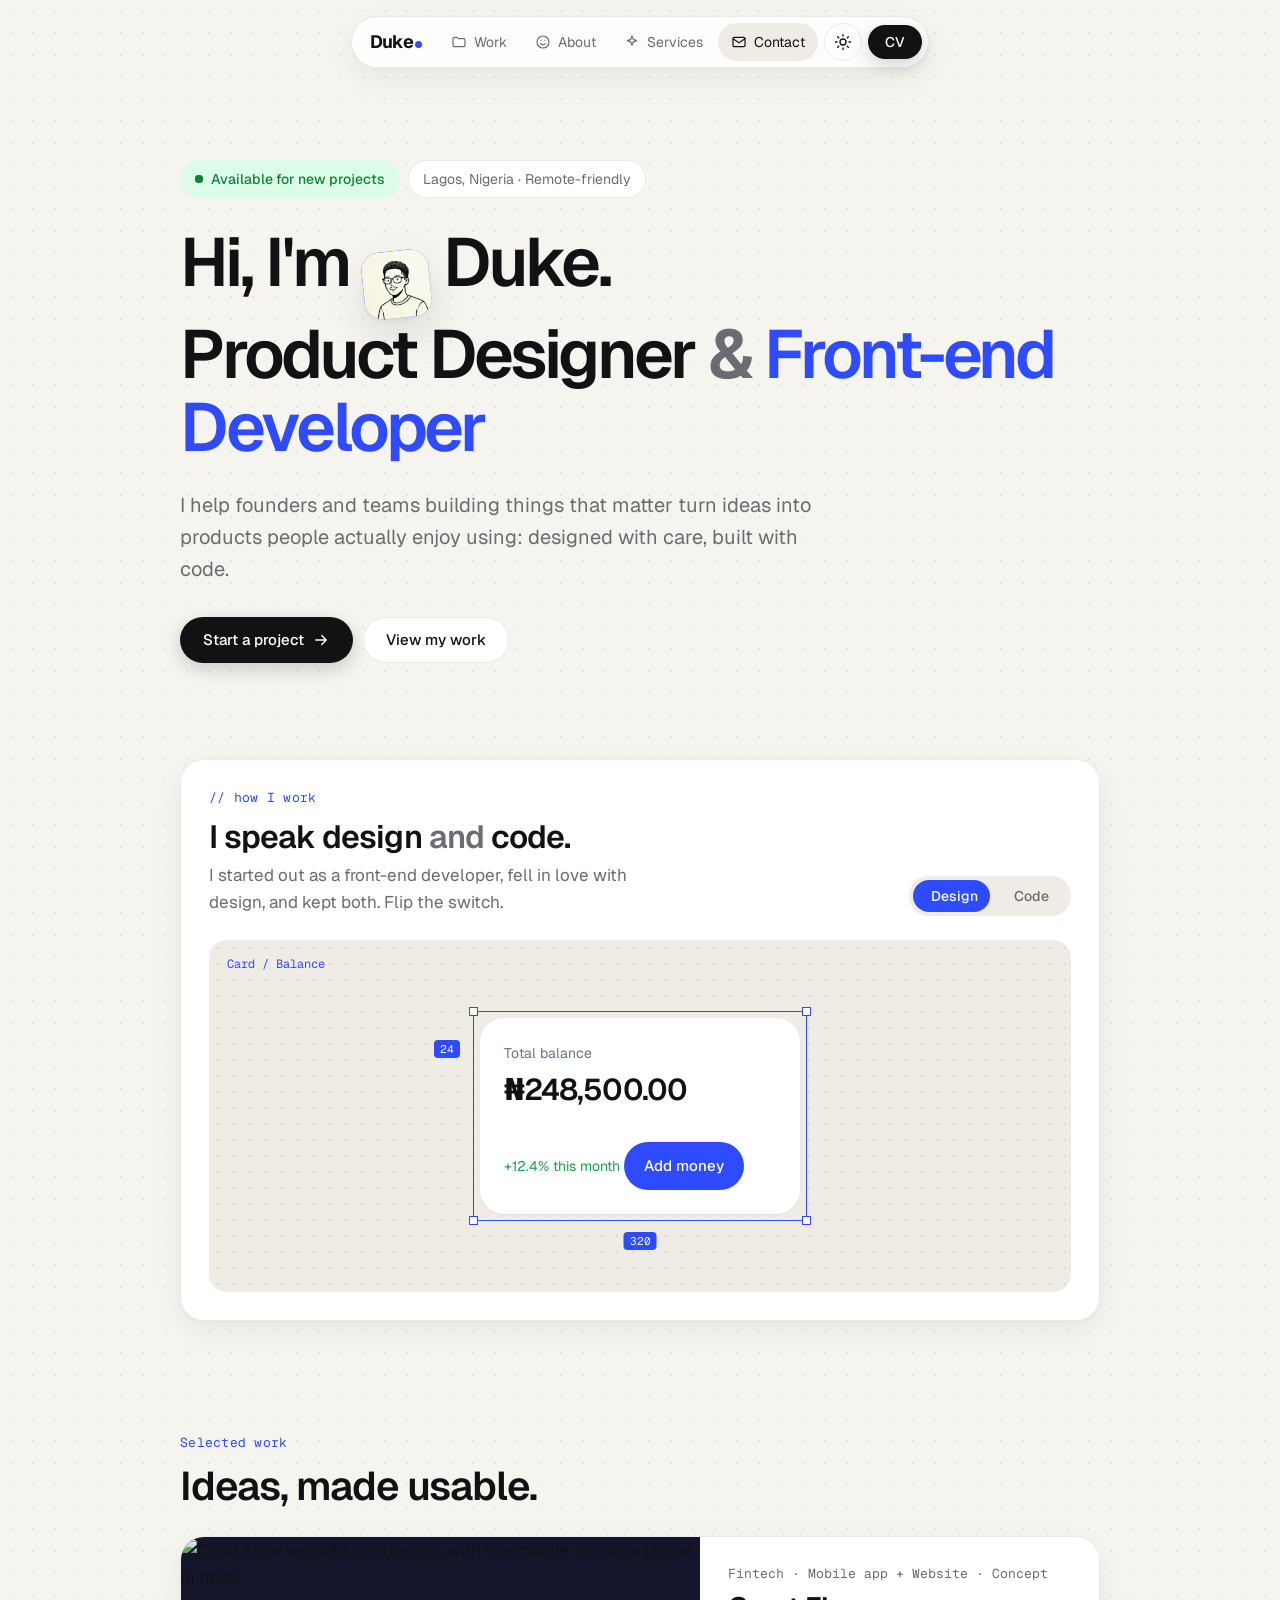
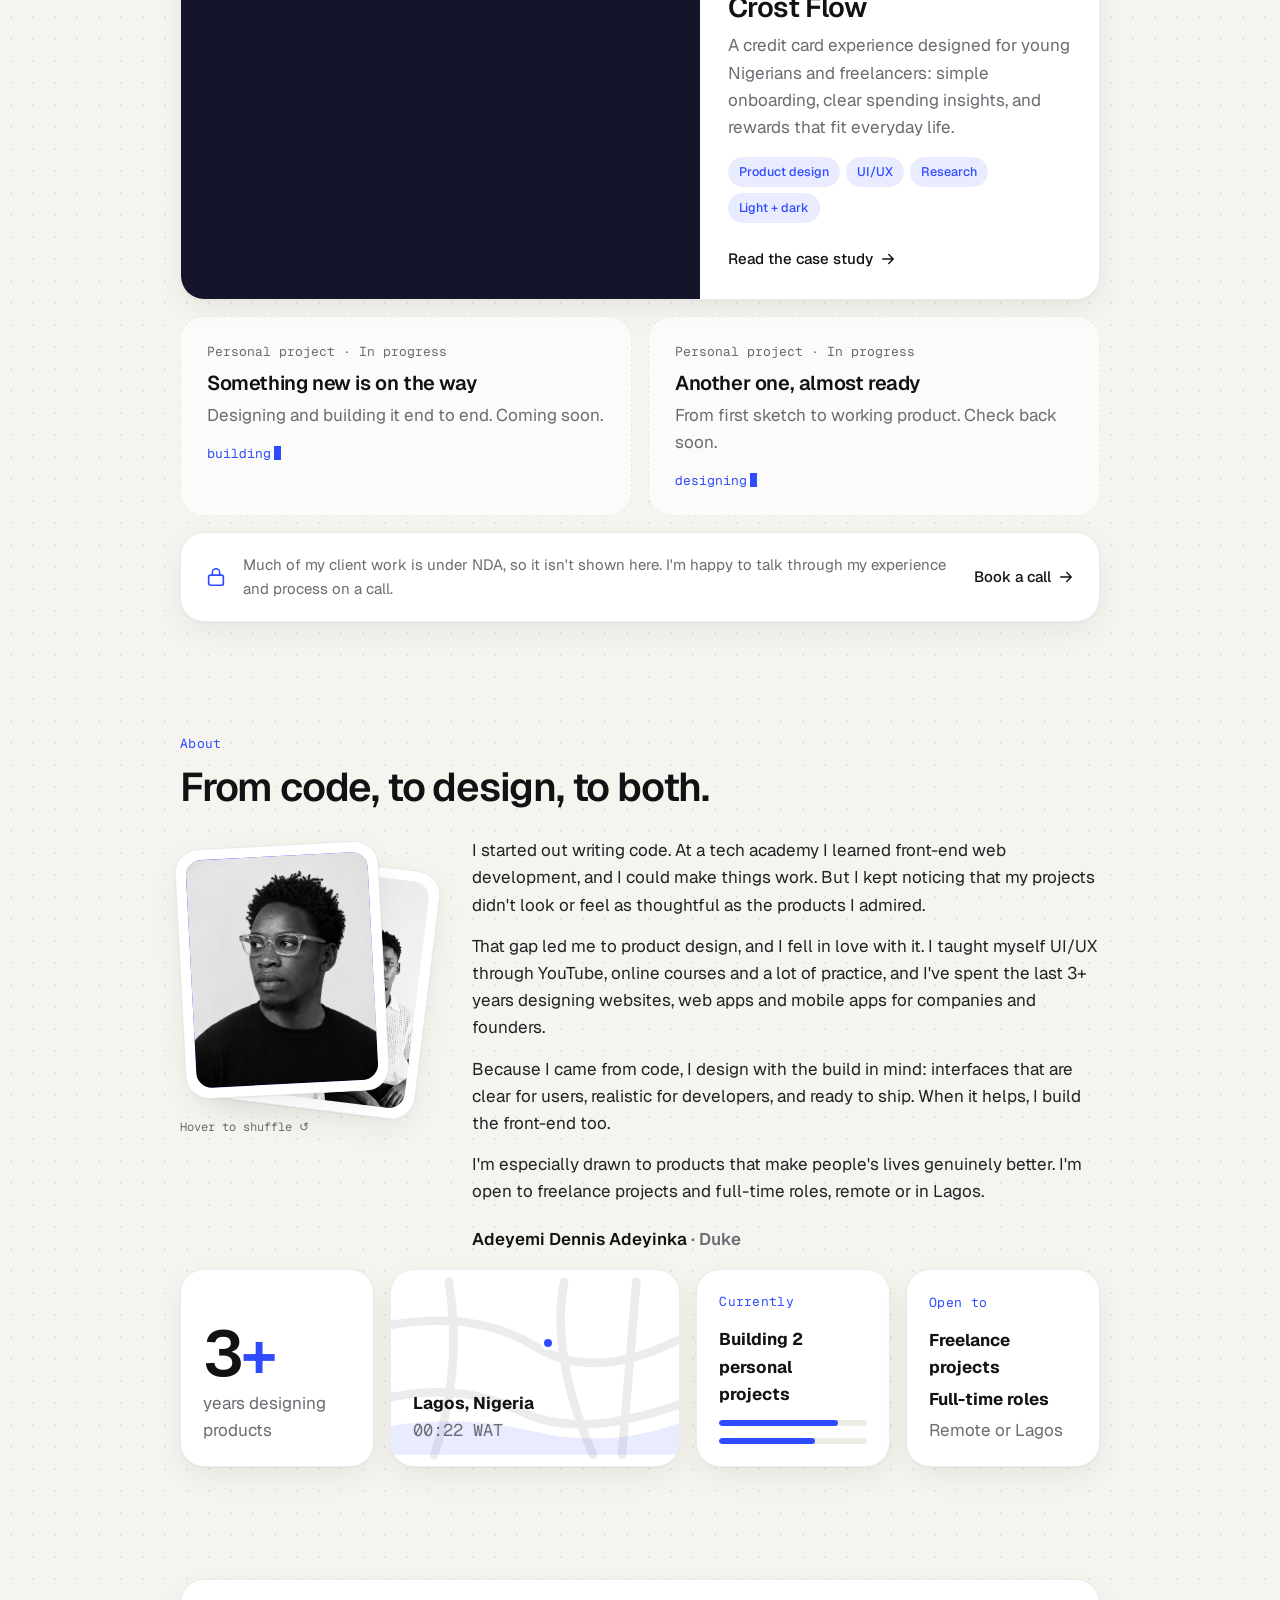
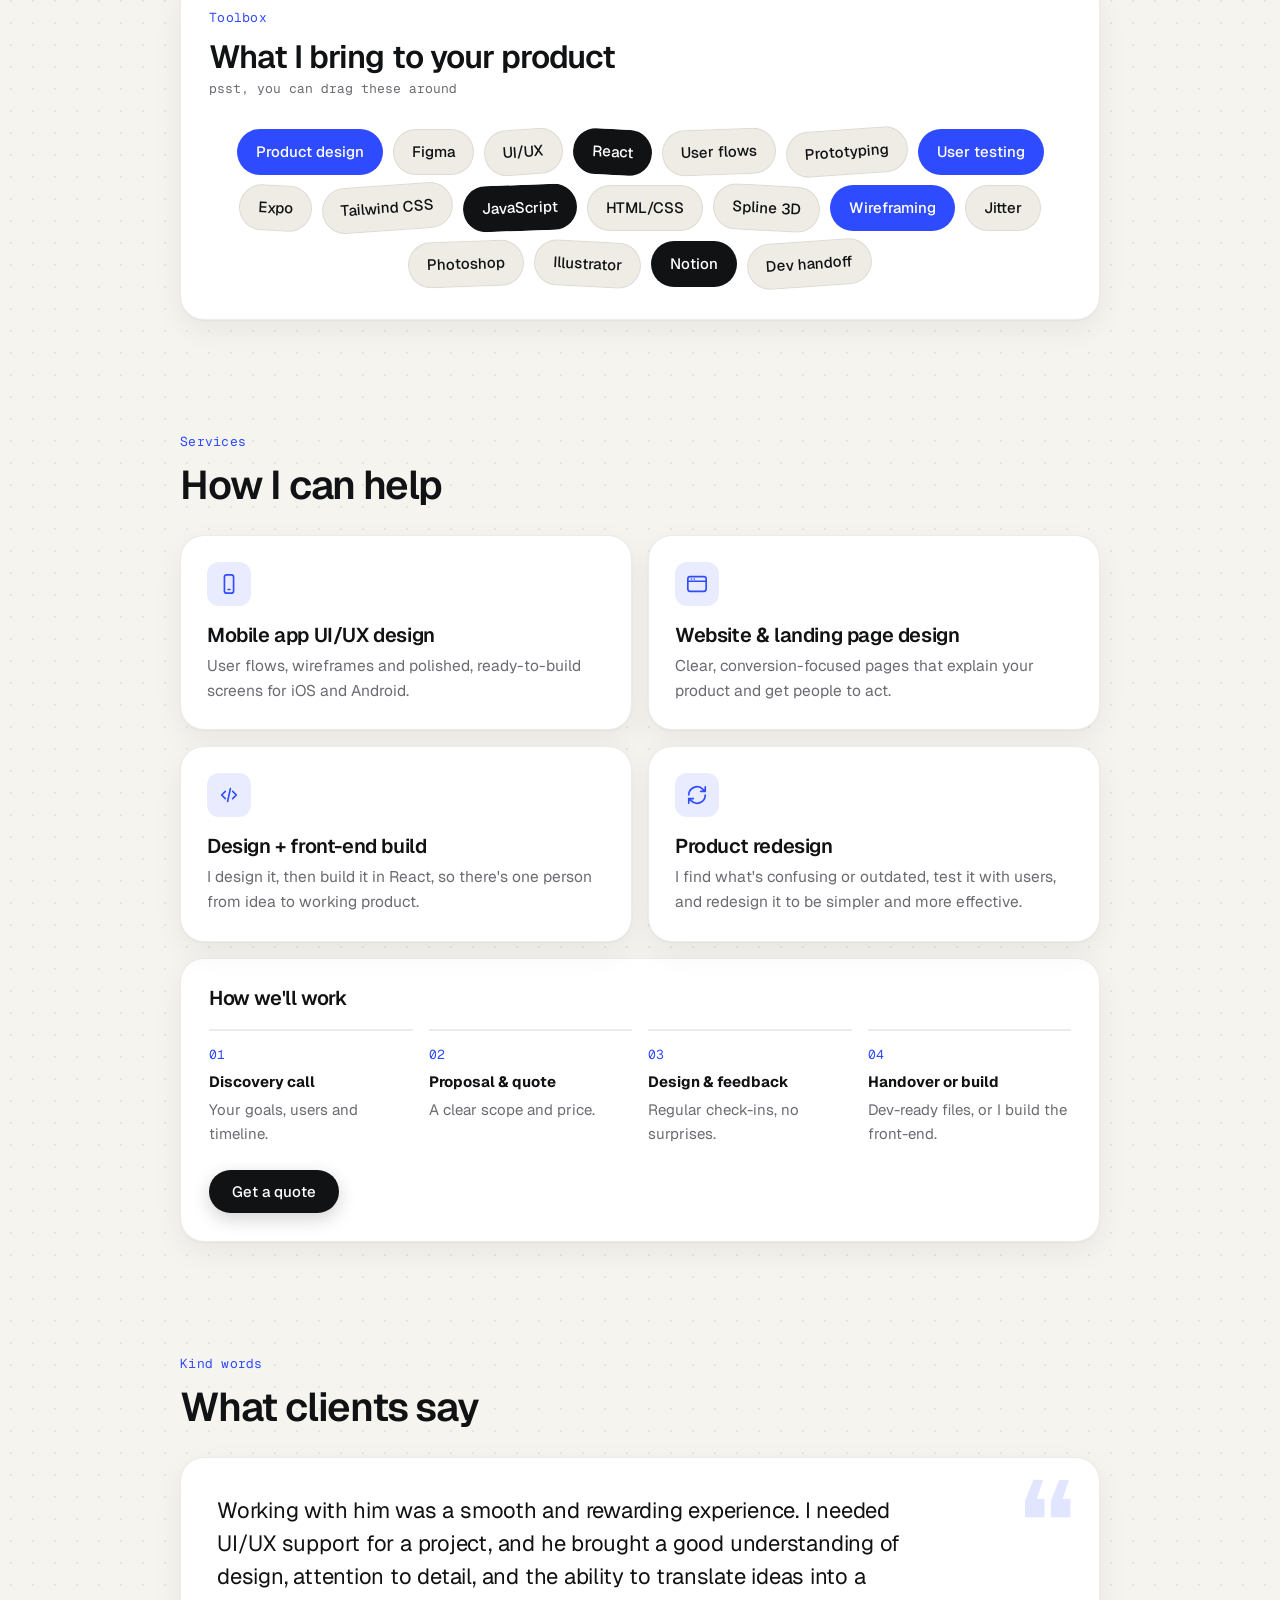
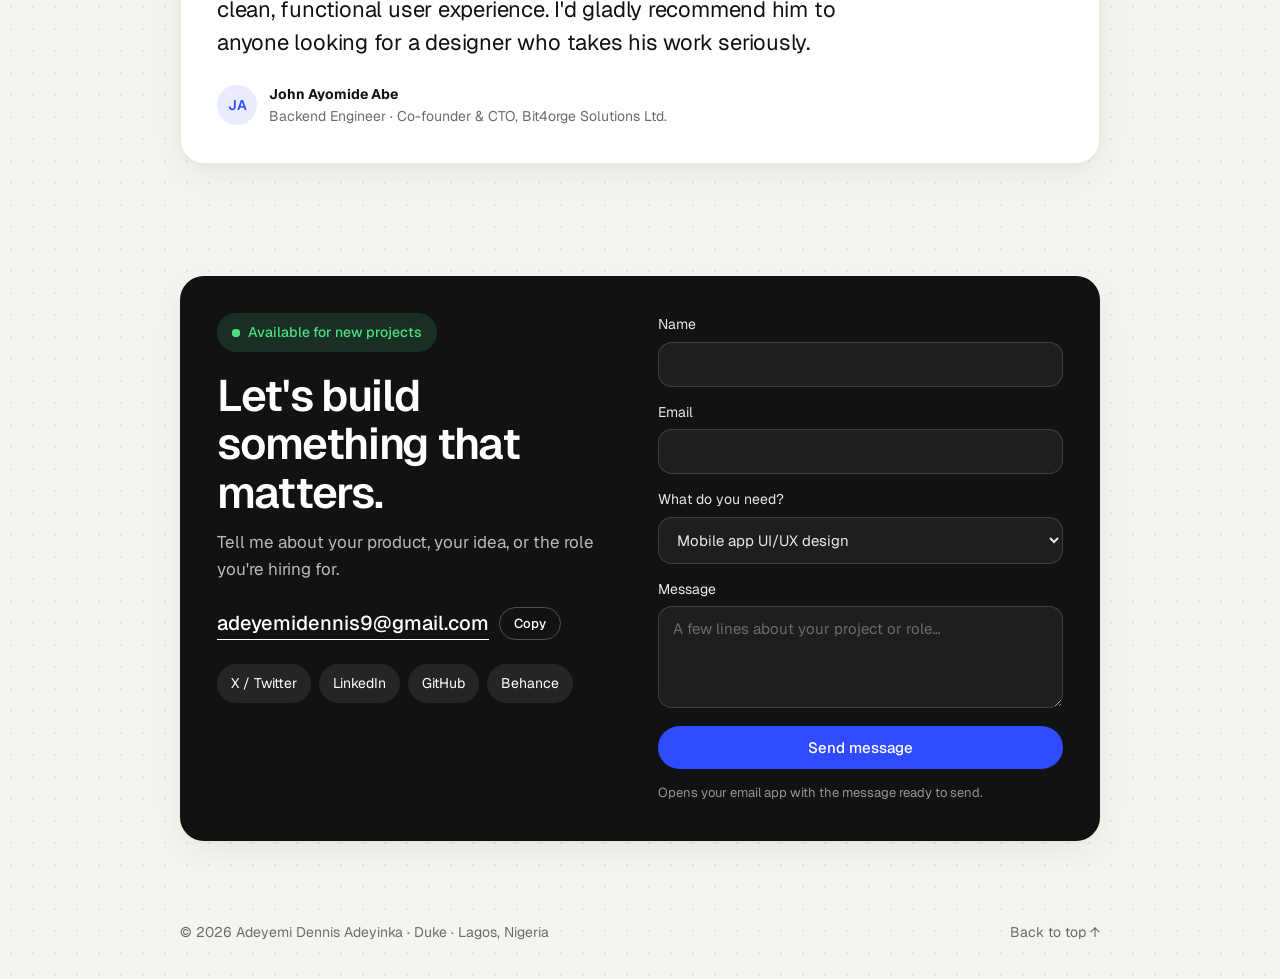
==== commit 00be05ab: "Show testimonials section with John Ayomide Abe's review Co-Authored-By: Claude Opus 5.5 <noreply@an" ====
--- a/index.html
+++ b/index.html
@@ -300,23 +300,24 @@
       ===== Testimonials (hidden until you have real quotes) =====
       Remove the `hidden` attribute and replace the text with real client quotes.
     -->
-    <section class="container section" id="testimonials" aria-labelledby="t-title" hidden>
+    <section class="container section" id="testimonials" aria-labelledby="t-title">
       <div class="section-head">
         <p class="eyebrow">Kind words</p>
         <h2 id="t-title">What clients say</h2>
       </div>
-      <div class="grid-3">
-        <figure class="card quote">
-          <blockquote>"Quote from client one."</blockquote>
-          <figcaption><strong>Name</strong><span class="muted">Role, Company</span></figcaption>
-        </figure>
-        <figure class="card quote">
-          <blockquote>"Quote from client two."</blockquote>
-          <figcaption><strong>Name</strong><span class="muted">Role, Company</span></figcaption>
-        </figure>
-        <figure class="card quote">
-          <blockquote>"Quote from client three."</blockquote>
-          <figcaption><strong>Name</strong><span class="muted">Role, Company</span></figcaption>
+      <!-- Add more reviews by copying a <figure>; the grid adjusts on its own -->
+      <div class="quotes">
+        <figure class="card quote reveal">
+          <blockquote>
+            <p>Working with him was a smooth and rewarding experience. I needed UI/UX support for a project, and he brought a good understanding of design, attention to detail, and the ability to translate ideas into a clean, functional user experience. I'd gladly recommend him to anyone looking for a designer who takes his work seriously.</p>
+          </blockquote>
+          <figcaption>
+            <span class="quote-avatar" aria-hidden="true">JA</span>
+            <span class="quote-who">
+              <strong>John Ayomide Abe</strong>
+              <span class="muted">Backend Engineer · Co-founder &amp; CTO, Bit4orge Solutions Ltd.</span>
+            </span>
+          </figcaption>
         </figure>
       </div>
     </section>
--- a/styles.css
+++ b/styles.css
@@ -380,9 +380,17 @@
 .process li .mono { color: var(--accent); font-size: 13px; }
 
 /* ---------- Testimonials ---------- */
-.quote { margin: 0; padding: 24px; display: flex; flex-direction: column; gap: 16px; }
-.quote blockquote { margin: 0; font-size: 16px; }
-.quote figcaption { display: flex; flex-direction: column; font-size: 14px; }
+.quotes { display: grid; grid-template-columns: repeat(auto-fit, minmax(280px, 1fr)); gap: 16px; }
+.quote { position: relative; margin: 0; padding: 28px; display: flex; flex-direction: column; justify-content: space-between; gap: 24px; overflow: hidden; }
+.quote::before { content: "\201C"; position: absolute; top: 6px; right: 24px; font-size: 120px; line-height: 1; font-weight: 700; color: var(--accent); opacity: .14; pointer-events: none; }
+.quote blockquote { margin: 0; font-size: 16px; line-height: 1.6; }
+.quote blockquote p { margin: 0; }
+.quote figcaption { display: flex; align-items: center; gap: 12px; font-size: 14px; }
+.quote-avatar { flex: none; width: 40px; height: 40px; border-radius: 50%; display: grid; place-items: center; background: var(--accent-soft); color: var(--accent); font-weight: 600; font-size: 14px; }
+.quote-who { display: flex; flex-direction: column; }
+/* A single review gets the full width and a larger voice */
+.quote:only-child { padding: 36px; }
+.quote:only-child blockquote { font-size: clamp(18px, 2.2vw, 22px); line-height: 1.5; letter-spacing: -0.01em; max-width: 46ch; }
 
 /* ---------- Contact ---------- */
 .contact { --dark-ink: var(--contact-ink); padding: 36px; display: grid; grid-template-columns: 1fr 1fr; gap: 36px; background: var(--contact-bg); color: var(--contact-ink); border: 1px solid var(--line); }
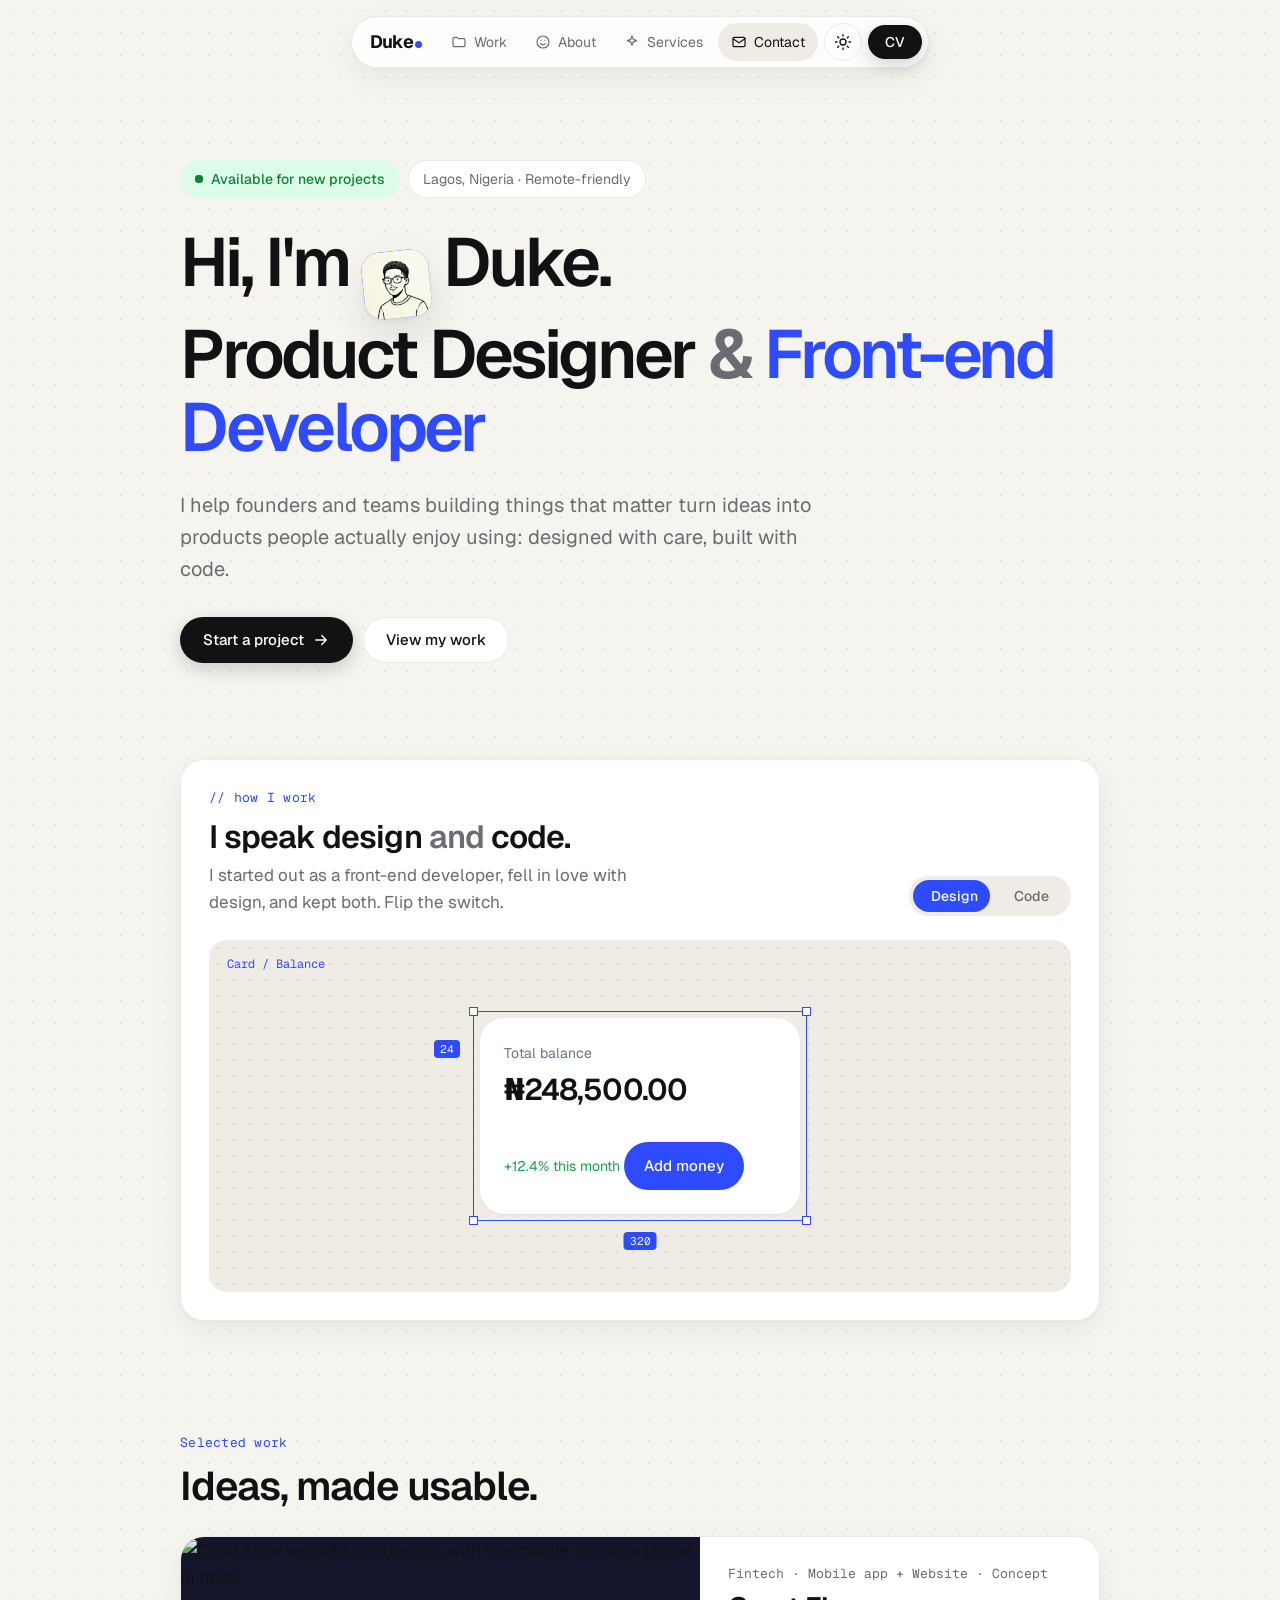
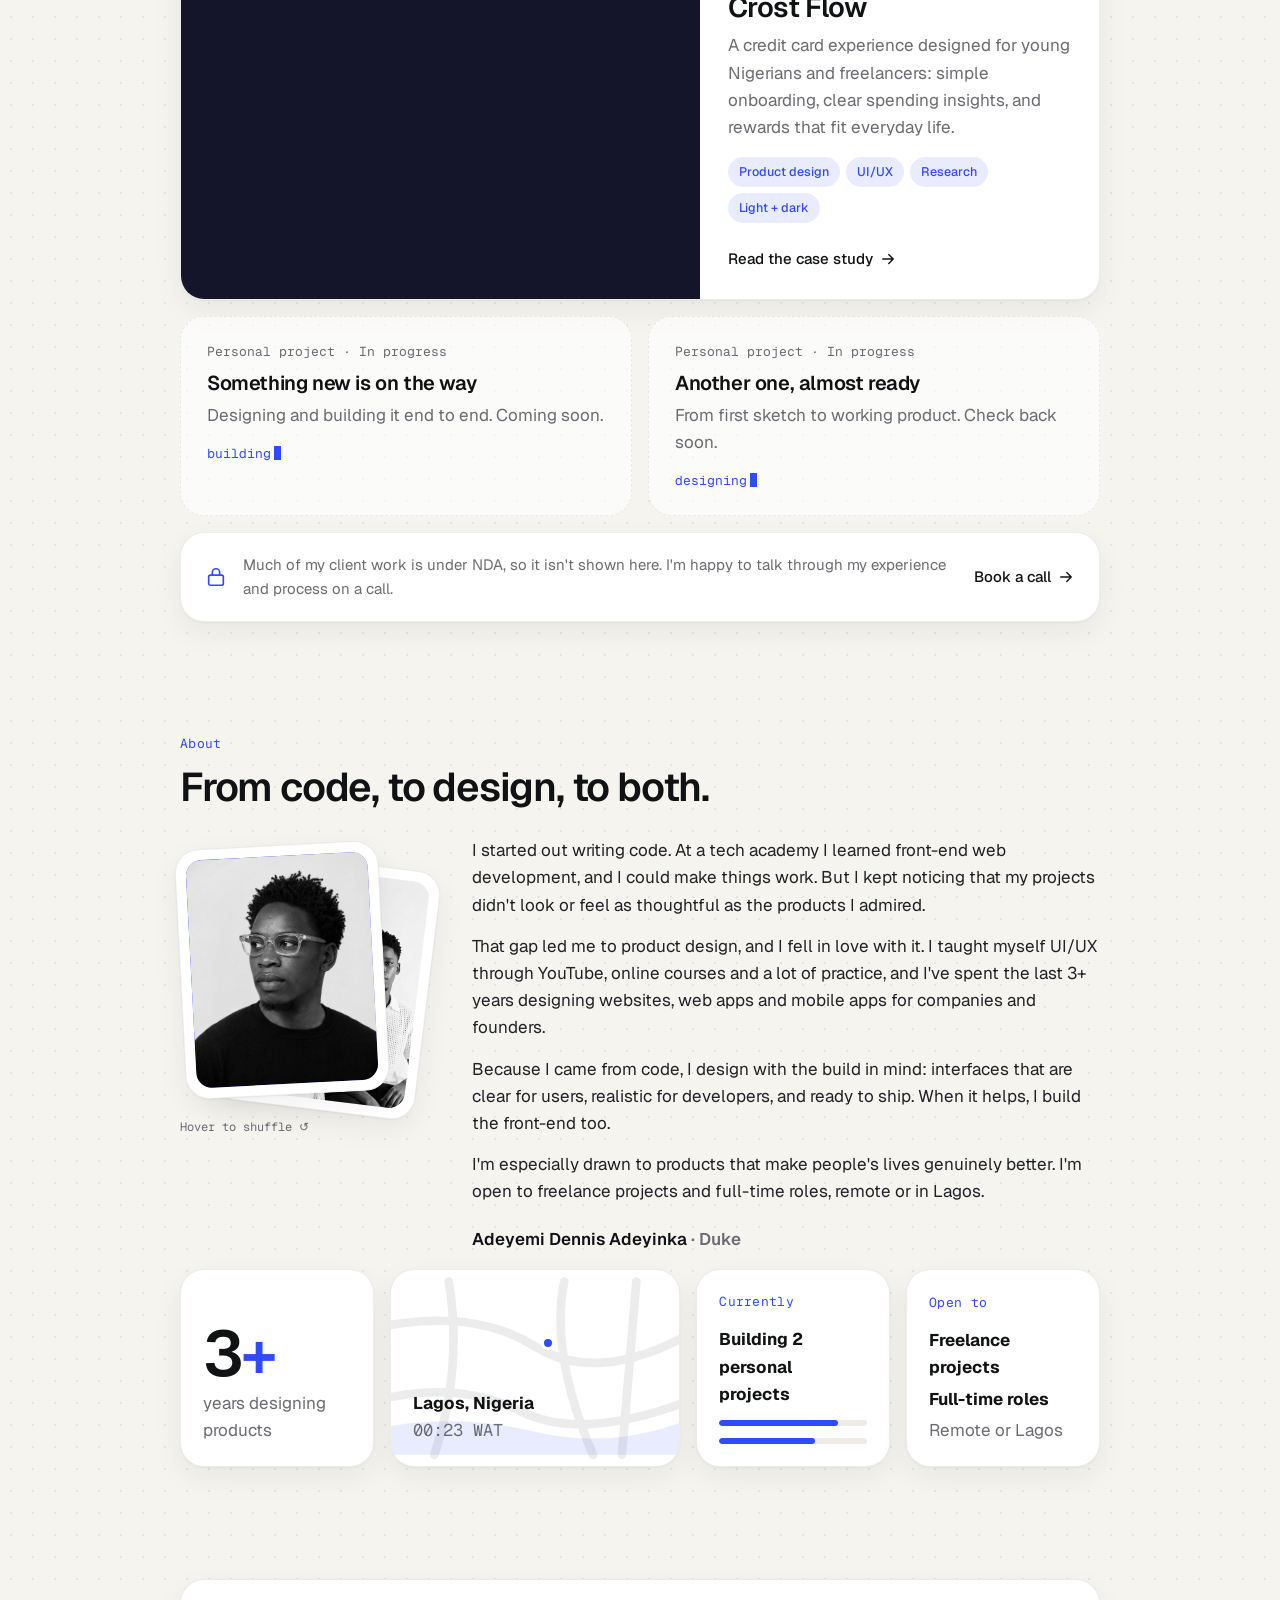
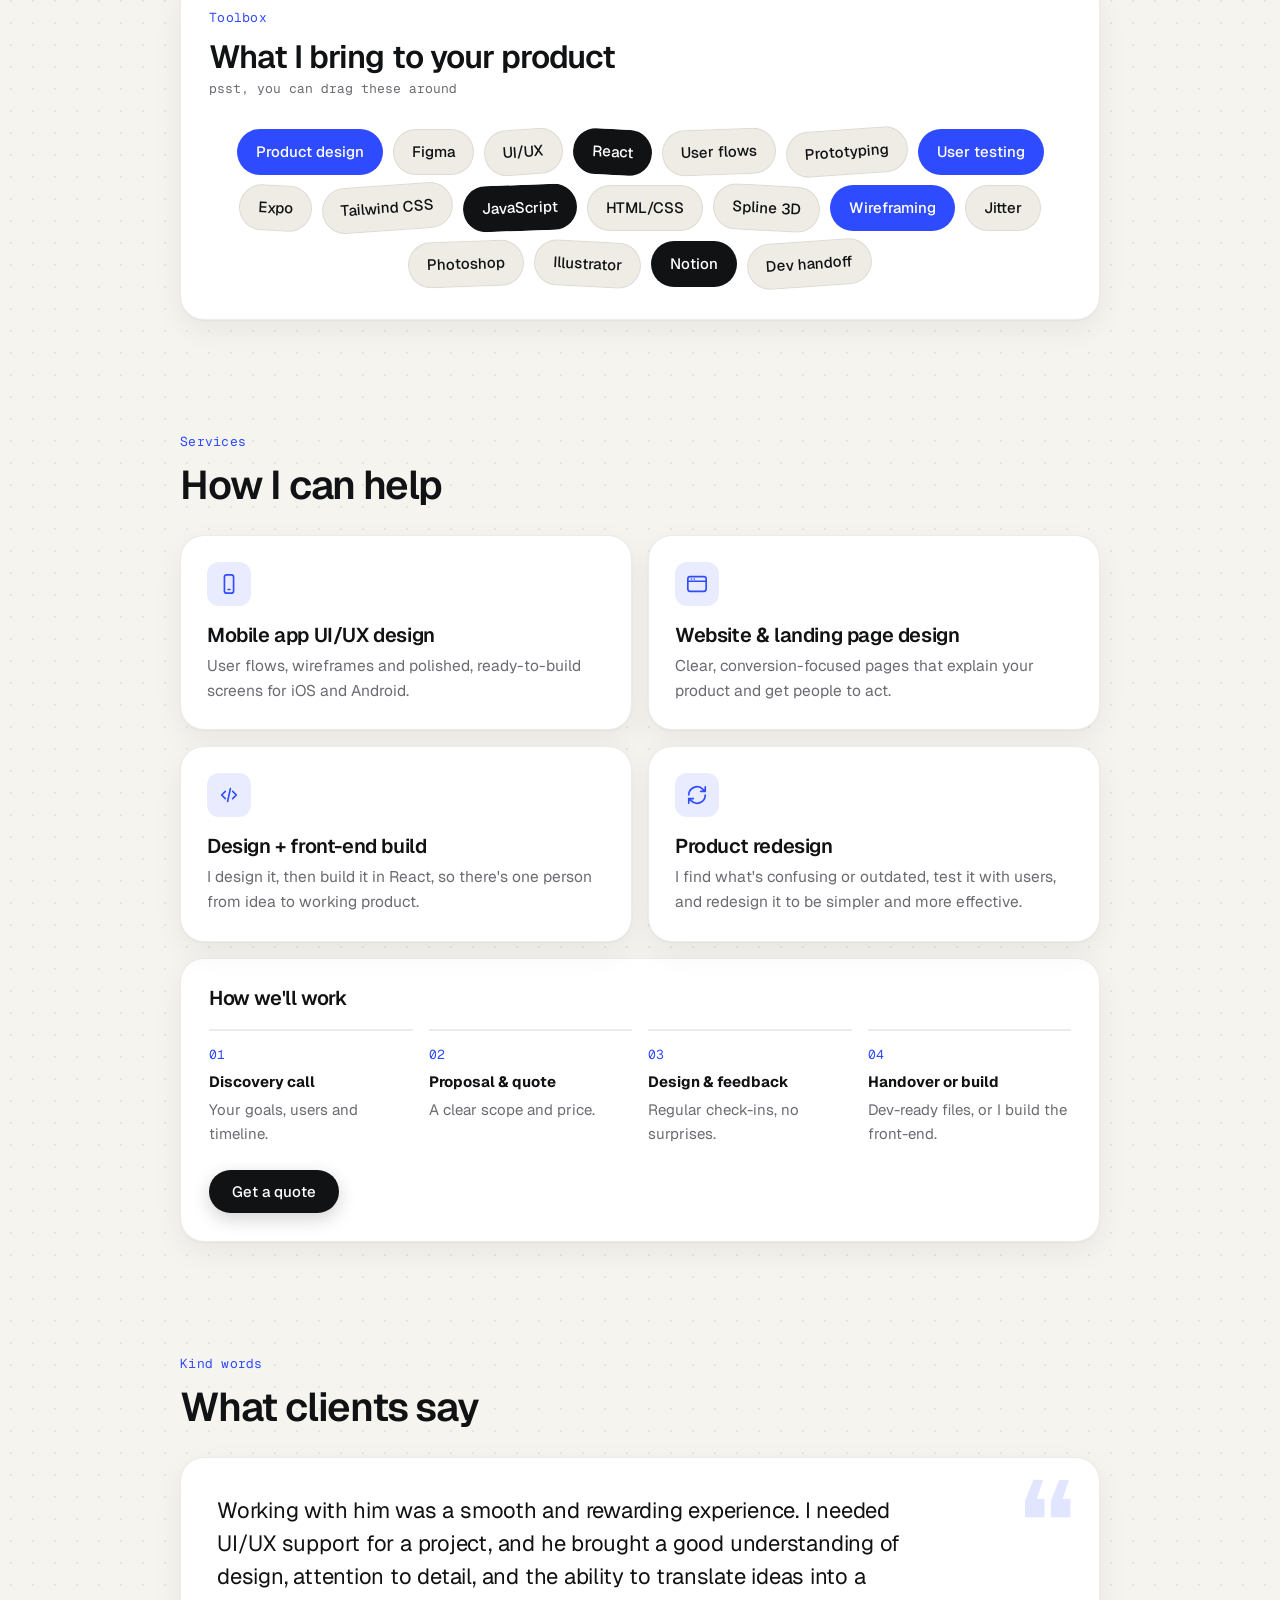
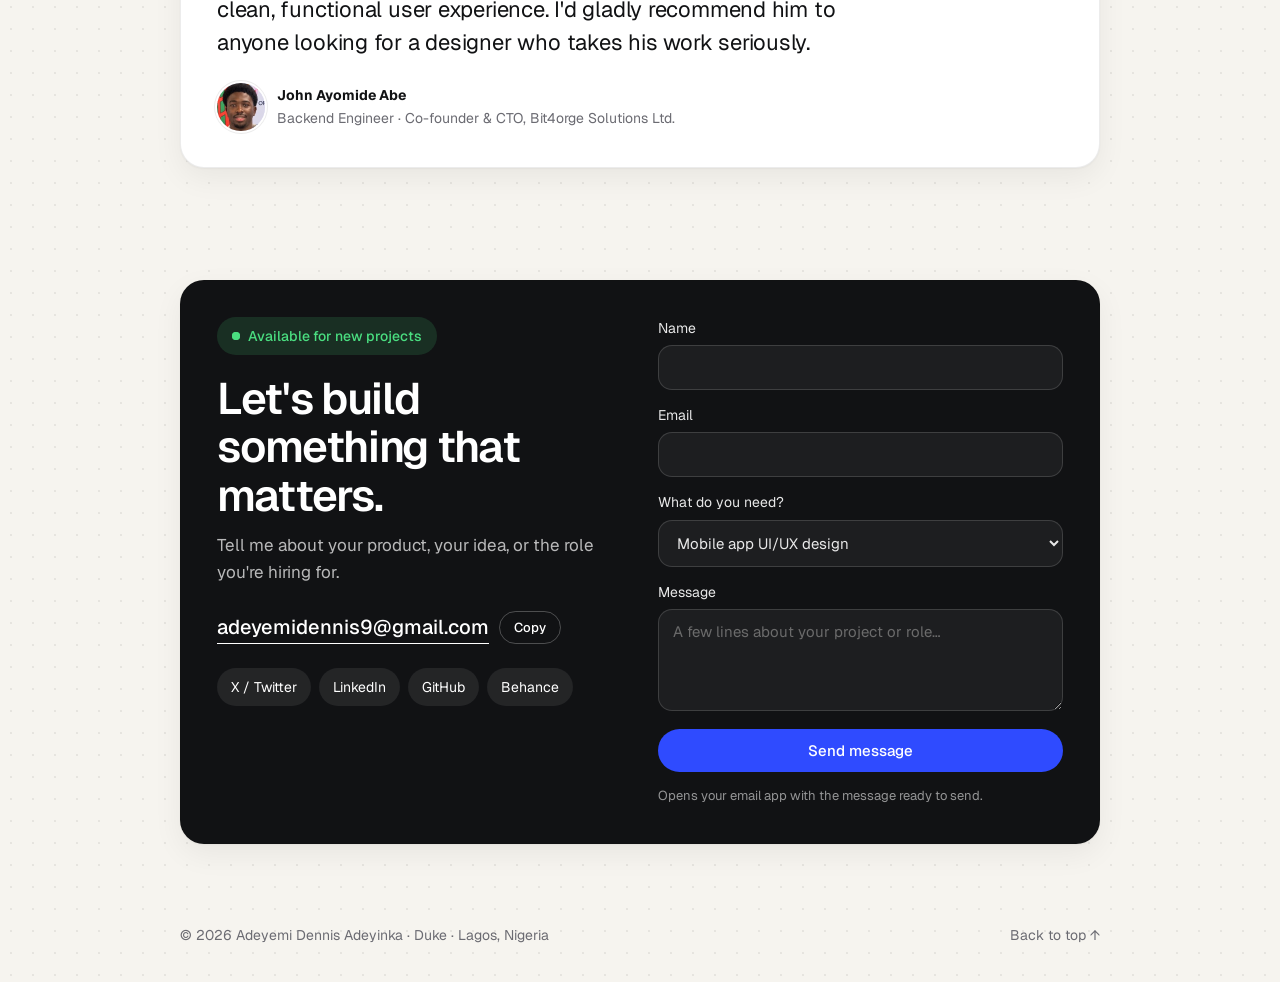
==== commit b1129cf9: "Add John Ayomide Abe's photo to his review Co-Authored-By: Claude Opus 5.5 <noreply@anthropic.com>" ====
--- a/index.html
+++ b/index.html
@@ -312,7 +312,7 @@
             <p>Working with him was a smooth and rewarding experience. I needed UI/UX support for a project, and he brought a good understanding of design, attention to detail, and the ability to translate ideas into a clean, functional user experience. I'd gladly recommend him to anyone looking for a designer who takes his work seriously.</p>
           </blockquote>
           <figcaption>
-            <span class="quote-avatar" aria-hidden="true">JA</span>
+            <span class="quote-avatar"><span aria-hidden="true">JA</span><img src="assets/john-abe.jpg" alt="John Ayomide Abe" width="48" height="48" loading="lazy" onerror="this.remove()"></span>
             <span class="quote-who">
               <strong>John Ayomide Abe</strong>
               <span class="muted">Backend Engineer · Co-founder &amp; CTO, Bit4orge Solutions Ltd.</span>
--- a/styles.css
+++ b/styles.css
@@ -386,7 +386,8 @@
 .quote blockquote { margin: 0; font-size: 16px; line-height: 1.6; }
 .quote blockquote p { margin: 0; }
 .quote figcaption { display: flex; align-items: center; gap: 12px; font-size: 14px; }
-.quote-avatar { flex: none; width: 40px; height: 40px; border-radius: 50%; display: grid; place-items: center; background: var(--accent-soft); color: var(--accent); font-weight: 600; font-size: 14px; }
+.quote-avatar { position: relative; flex: none; width: 48px; height: 48px; border-radius: 50%; display: grid; place-items: center; overflow: hidden; background: var(--accent-soft); color: var(--accent); font-weight: 600; font-size: 15px; box-shadow: 0 0 0 2px var(--surface), 0 0 0 3px var(--line); }
+.quote-avatar img { position: absolute; inset: 0; width: 100%; height: 100%; object-fit: cover; }
 .quote-who { display: flex; flex-direction: column; }
 /* A single review gets the full width and a larger voice */
 .quote:only-child { padding: 36px; }
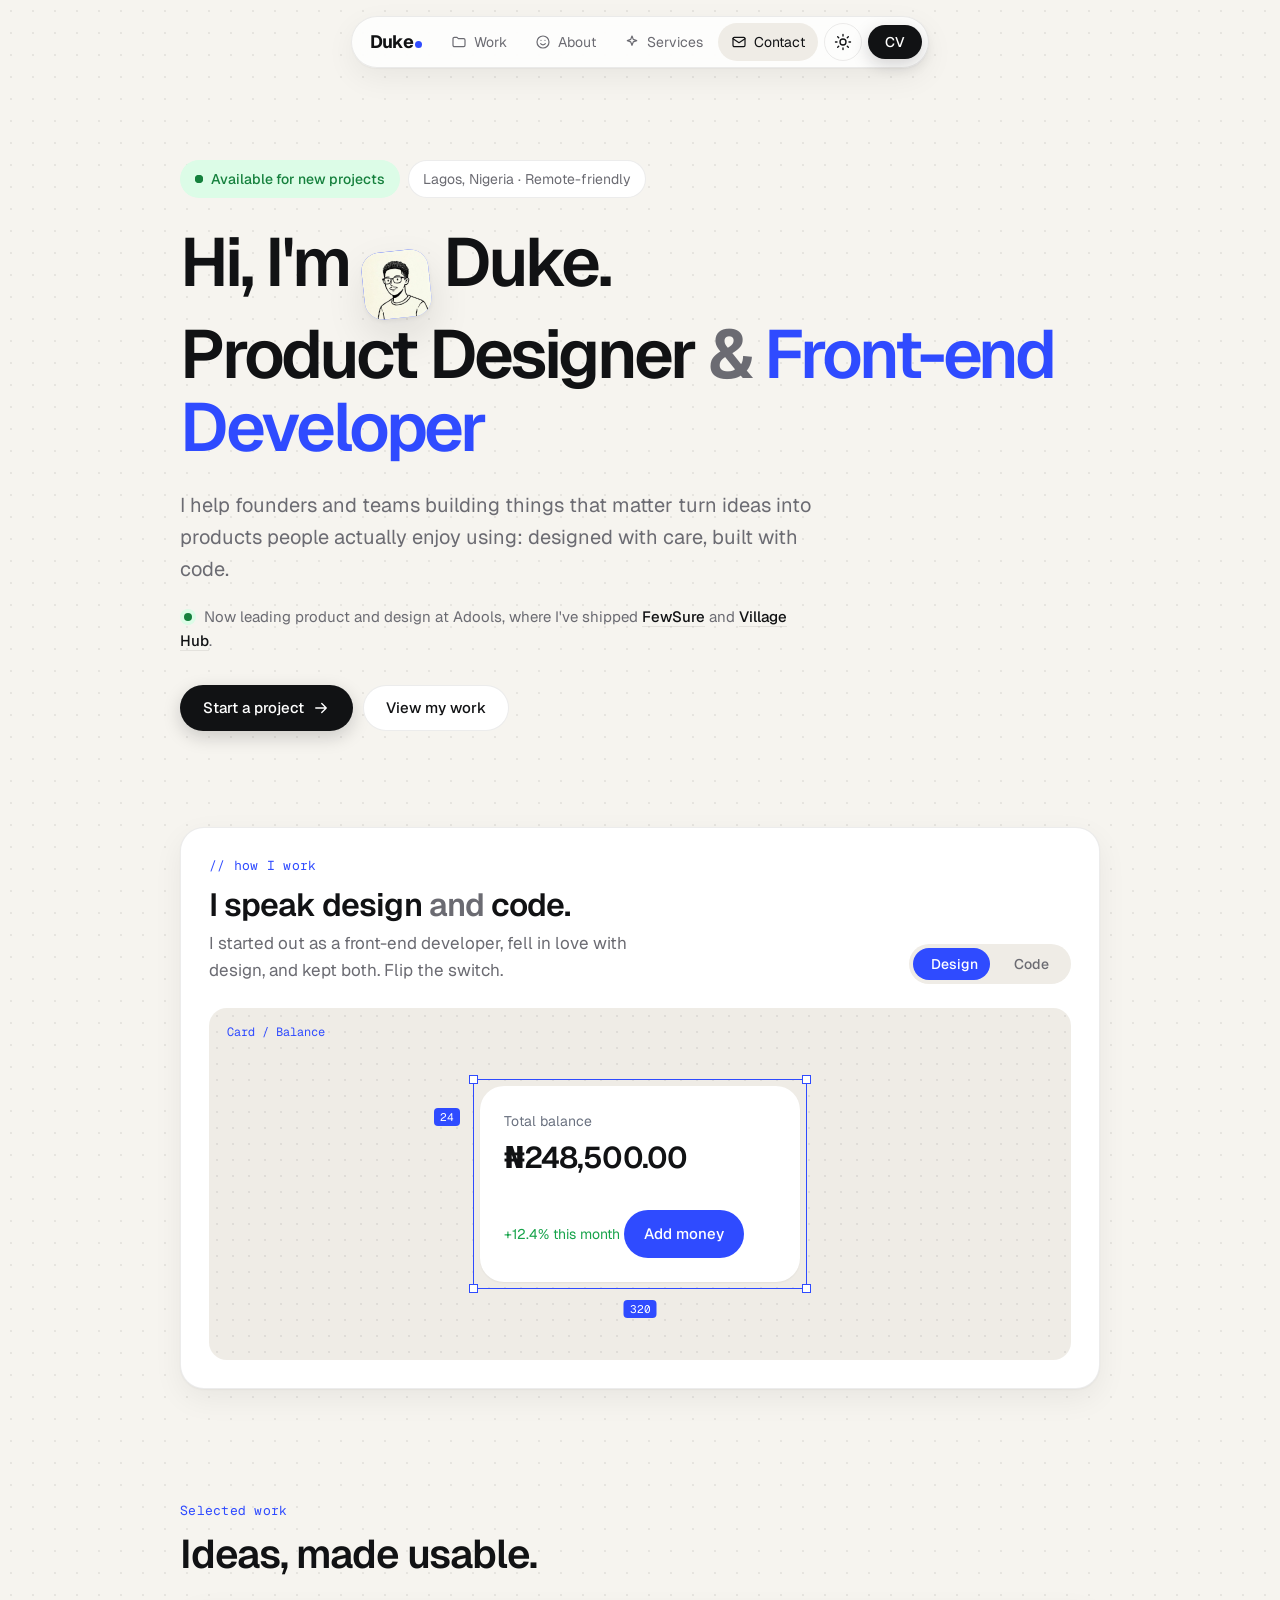
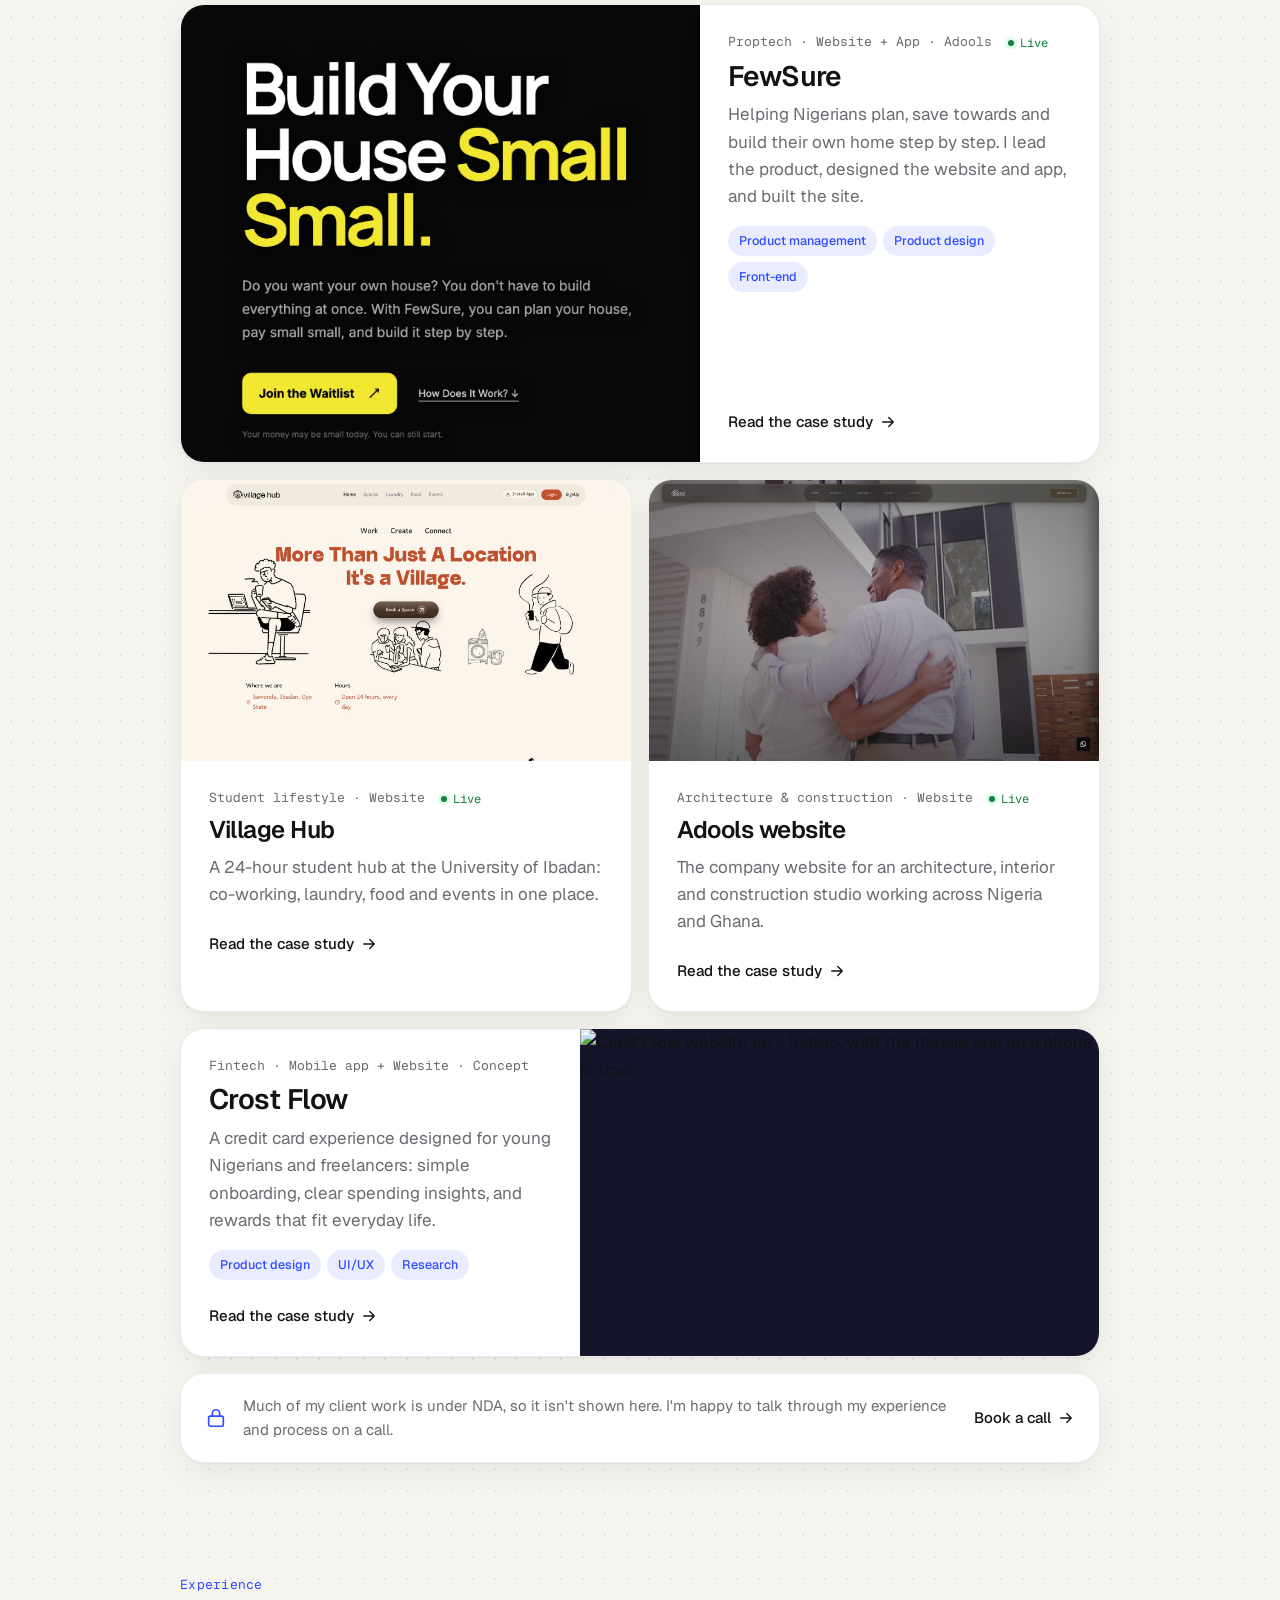
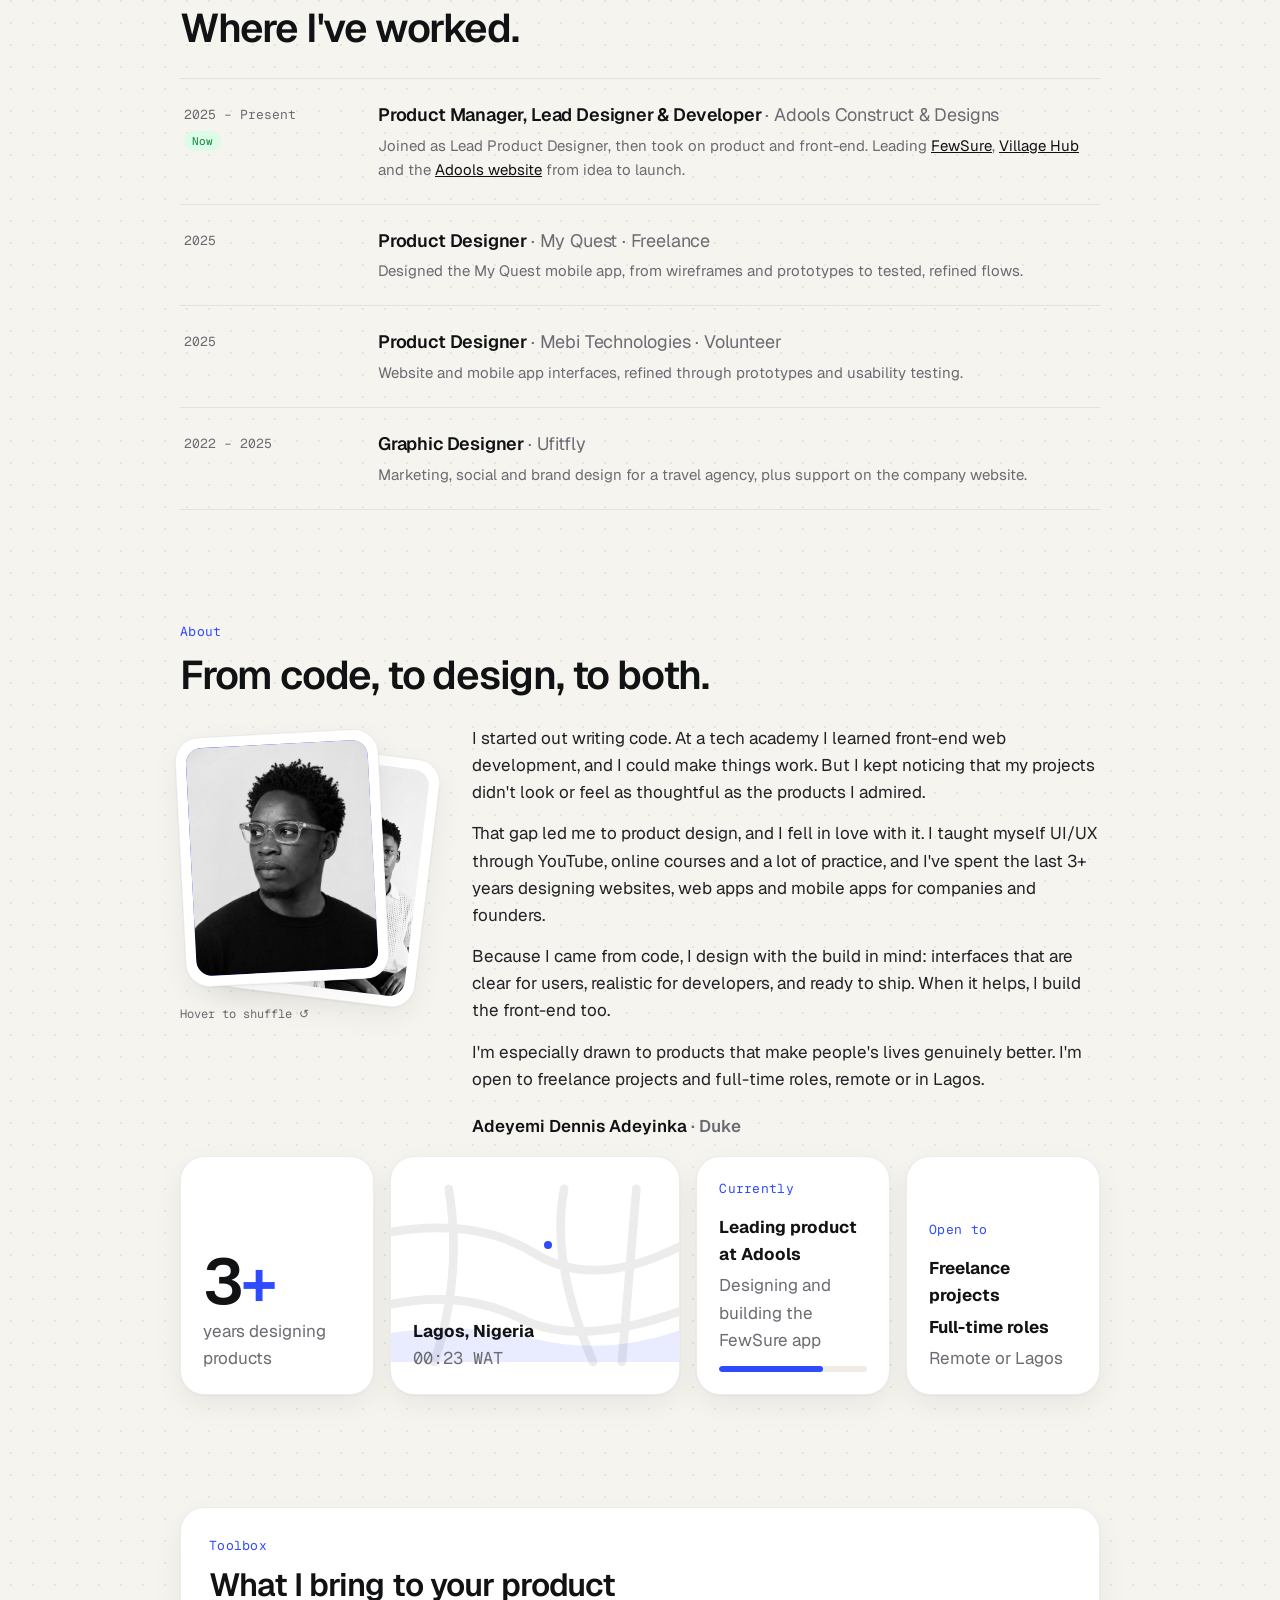
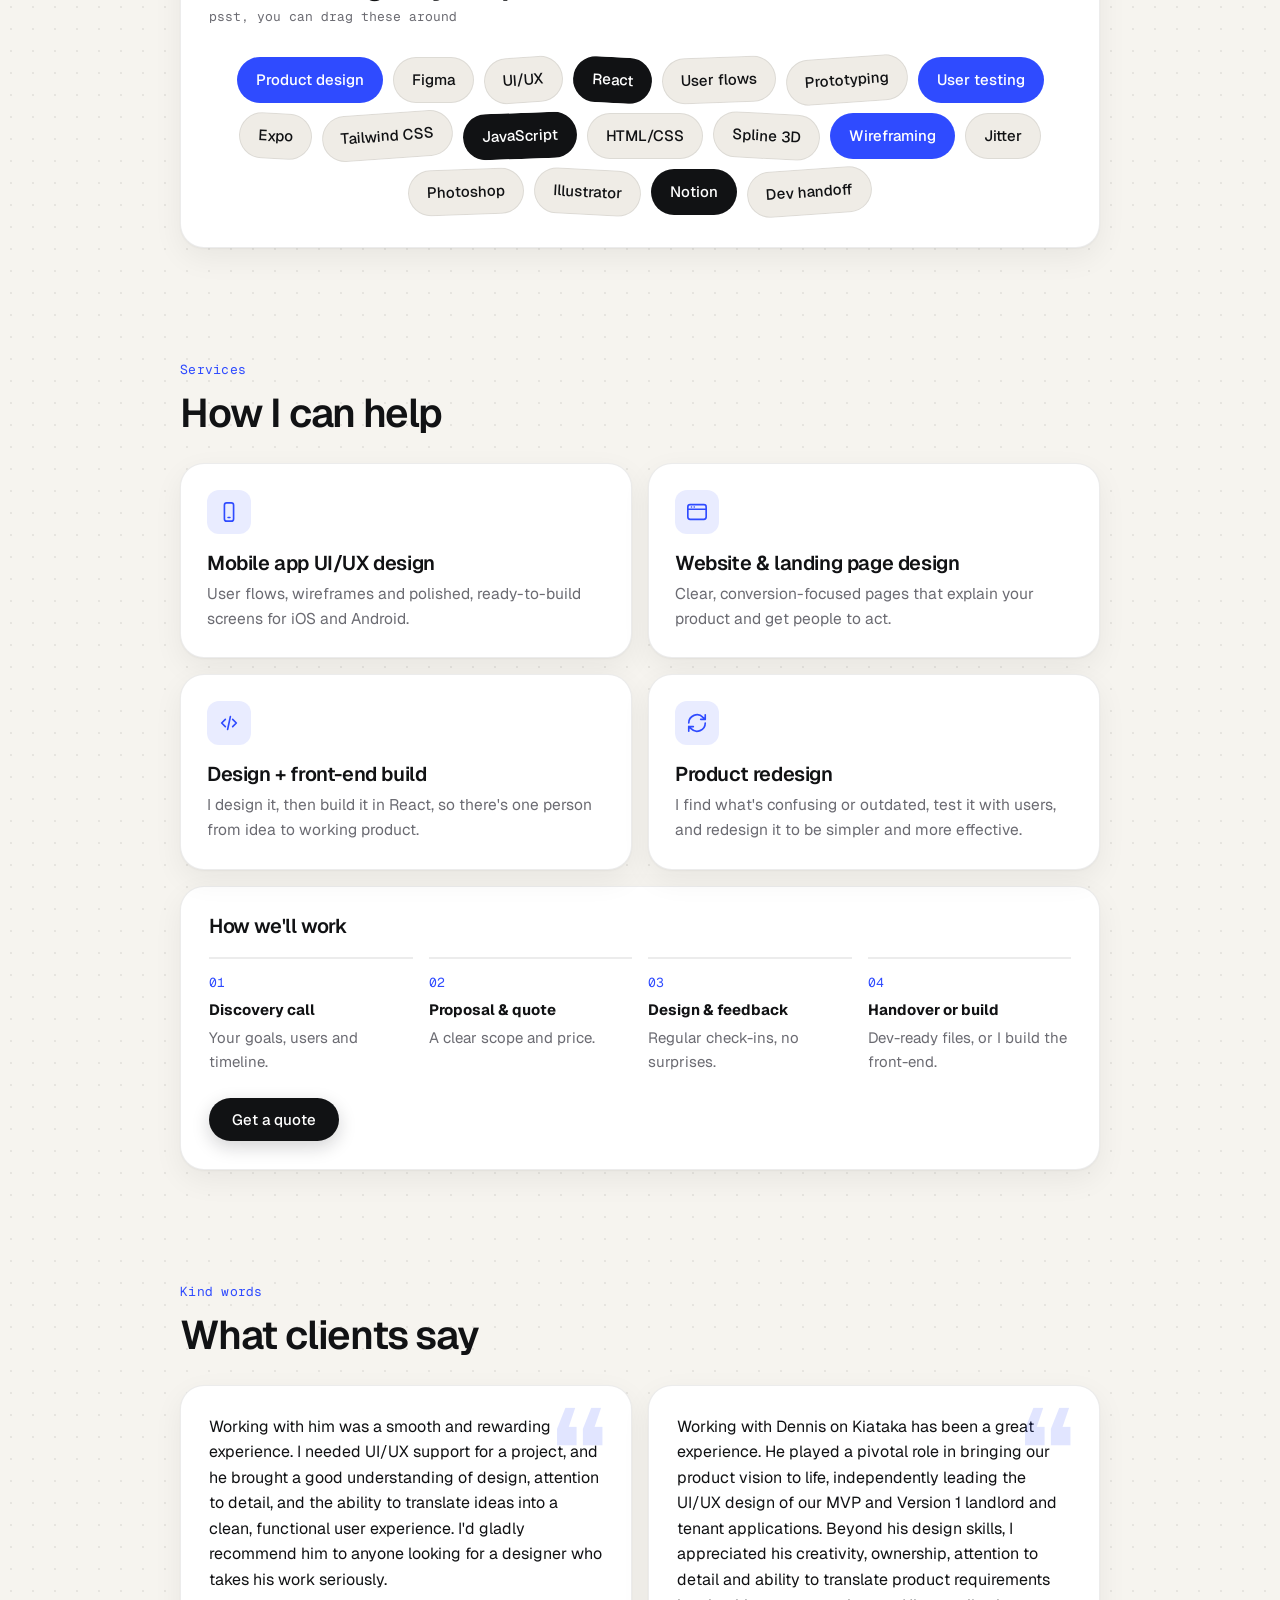
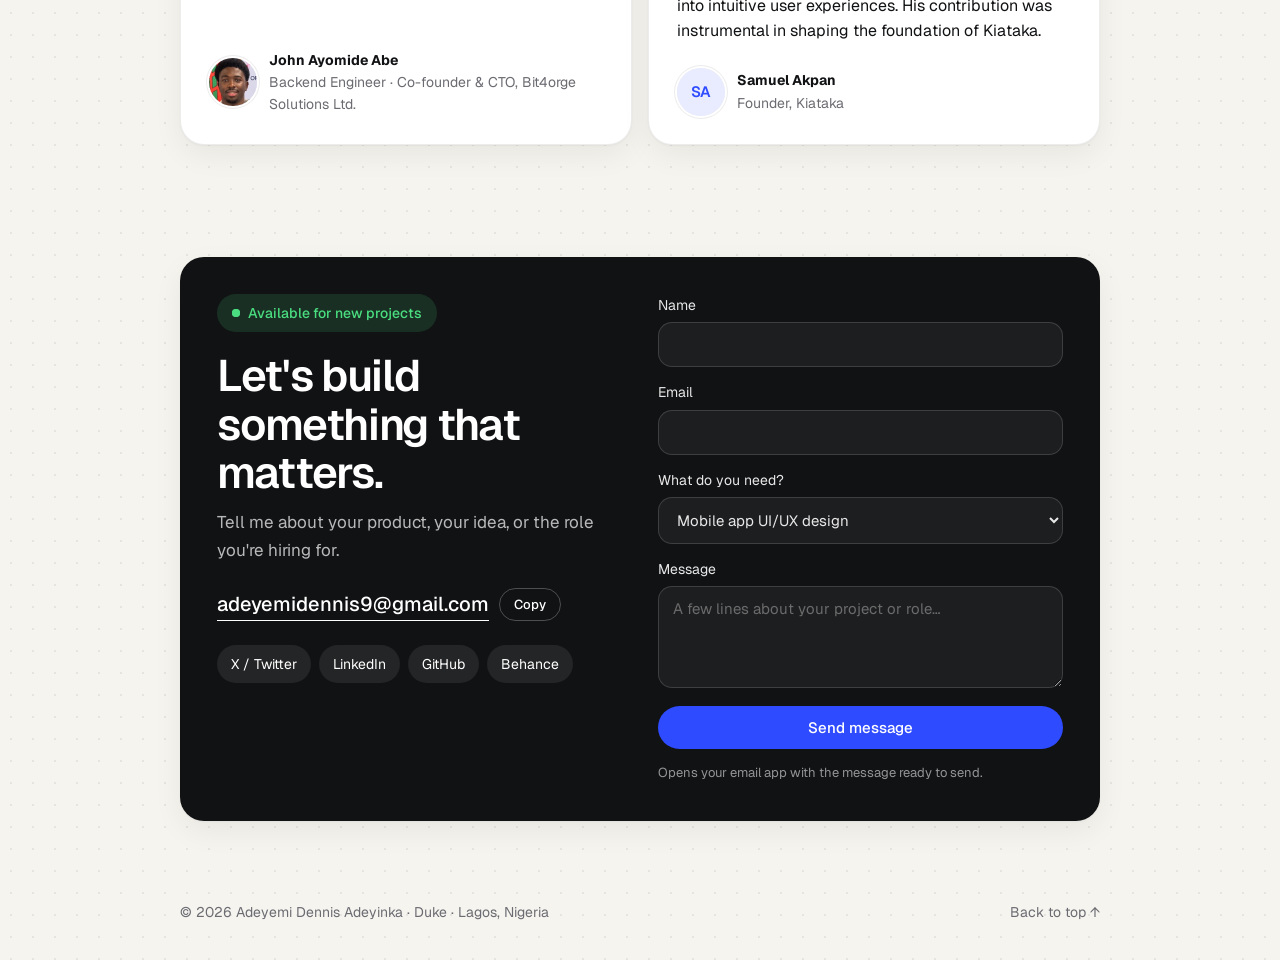
==== commit 3d3dc88a: "Show real work: FewSure, Village Hub and Adools case studies, experience timeline - Replace the two " ====
--- a/index.html
+++ b/index.html
@@ -61,6 +61,8 @@
 
       <p class="lead reveal">I help founders and teams building things that matter turn ideas into products people actually enjoy using: designed with care, built with code.</p>
 
+      <p class="proof reveal"><span class="live-dot"></span>Now leading product and design at Adools, where I've shipped <a href="fewsure.html">FewSure</a> and <a href="village-hub.html">Village Hub</a>.</p>
+
       <div class="actions reveal">
         <a class="btn btn-dark" href="#contact">Start a project
           <svg viewBox="0 0 24 24" aria-hidden="true"><path d="M5 12h14M13 6l6 6-6 6"/></svg>
@@ -126,7 +128,47 @@
         <h2 id="work-title">Ideas, made usable.</h2>
       </div>
 
-      <a class="card project project-featured reveal" href="crost-flow.html">
+      <a class="card project project-featured reveal" href="fewsure.html">
+        <div class="project-media">
+          <img src="assets/work/fewsure-hero.jpg" alt="FewSure website hero: Build Your House Small Small" loading="lazy">
+        </div>
+        <div class="project-body">
+          <p class="project-meta">Proptech · Website + App · Adools <span class="status">Live</span></p>
+          <h3>FewSure</h3>
+          <p class="muted">Helping Nigerians plan, save towards and build their own home step by step. I lead the product, designed the website and app, and built the site.</p>
+          <ul class="tags" aria-label="Project tags">
+            <li>Product management</li><li>Product design</li><li>Front-end</li>
+          </ul>
+          <span class="link-arrow">Read the case study <svg viewBox="0 0 24 24" aria-hidden="true"><path d="M5 12h14M13 6l6 6-6 6"/></svg></span>
+        </div>
+      </a>
+
+      <div class="grid-2">
+        <a class="card project project-card reveal" href="village-hub.html">
+          <div class="project-media">
+            <img src="assets/work/village-hub-hero.jpg" alt="Village Hub homepage with line illustrations and a Book a Space button" loading="lazy">
+          </div>
+          <div class="project-body">
+            <p class="project-meta">Student lifestyle · Website <span class="status">Live</span></p>
+            <h3>Village Hub</h3>
+            <p class="muted">A 24-hour student hub at the University of Ibadan: co-working, laundry, food and events in one place.</p>
+            <span class="link-arrow">Read the case study <svg viewBox="0 0 24 24" aria-hidden="true"><path d="M5 12h14M13 6l6 6-6 6"/></svg></span>
+          </div>
+        </a>
+        <a class="card project project-card reveal" href="adools.html">
+          <div class="project-media">
+            <img src="assets/work/adools-hero.jpg" alt="Adools homepage: Rooted in Space. Refined by Purpose." loading="lazy">
+          </div>
+          <div class="project-body">
+            <p class="project-meta">Architecture &amp; construction · Website <span class="status">Live</span></p>
+            <h3>Adools website</h3>
+            <p class="muted">The company website for an architecture, interior and construction studio working across Nigeria and Ghana.</p>
+            <span class="link-arrow">Read the case study <svg viewBox="0 0 24 24" aria-hidden="true"><path d="M5 12h14M13 6l6 6-6 6"/></svg></span>
+          </div>
+        </a>
+      </div>
+
+      <a class="card project project-featured reverse work-more reveal" href="crost-flow.html">
         <div class="project-media">
           <img src="https://mir-s3-cdn-cf.behance.net/project_modules/2800_webp/461baa229783331.686b7e3b7e243.jpeg" alt="Crost Flow website on a laptop, with the mobile app on a phone in front" loading="lazy">
         </div>
@@ -135,32 +177,55 @@
           <h3>Crost Flow</h3>
           <p class="muted">A credit card experience designed for young Nigerians and freelancers: simple onboarding, clear spending insights, and rewards that fit everyday life.</p>
           <ul class="tags" aria-label="Project tags">
-            <li>Product design</li><li>UI/UX</li><li>Research</li><li>Light + dark</li>
+            <li>Product design</li><li>UI/UX</li><li>Research</li>
           </ul>
           <span class="link-arrow">Read the case study <svg viewBox="0 0 24 24" aria-hidden="true"><path d="M5 12h14M13 6l6 6-6 6"/></svg></span>
         </div>
       </a>
-
-      <div class="grid-2">
-        <div class="card project-soon reveal">
-          <p class="project-meta">Personal project · In progress</p>
-          <h3>Something new is on the way</h3>
-          <p class="muted">Designing and building it end to end. Coming soon.</p>
-          <span class="typing" aria-hidden="true">building<span class="caret"></span></span>
-        </div>
-        <div class="card project-soon reveal">
-          <p class="project-meta">Personal project · In progress</p>
-          <h3>Another one, almost ready</h3>
-          <p class="muted">From first sketch to working product. Check back soon.</p>
-          <span class="typing" aria-hidden="true">designing<span class="caret"></span></span>
-        </div>
-      </div>
 
       <div class="card nda reveal">
         <svg viewBox="0 0 24 24" aria-hidden="true"><rect x="4" y="10" width="16" height="11" rx="2"/><path d="M8 10V7a4 4 0 0 1 8 0v3"/></svg>
         <p>Much of my client work is under NDA, so it isn't shown here. I'm happy to talk through my experience and process on a call.</p>
         <a class="link-arrow" href="#contact">Book a call <svg viewBox="0 0 24 24" aria-hidden="true"><path d="M5 12h14M13 6l6 6-6 6"/></svg></a>
       </div>
+    </section>
+
+    <!-- ===== Experience ===== -->
+    <section class="container section" id="experience" aria-labelledby="exp-title">
+      <div class="section-head reveal">
+        <p class="eyebrow">Experience</p>
+        <h2 id="exp-title">Where I've worked.</h2>
+      </div>
+      <ol class="timeline reveal">
+        <li>
+          <div class="tl-date">2025 – Present <span class="tl-now">Now</span></div>
+          <div>
+            <p class="tl-role">Product Manager, Lead Designer &amp; Developer <span class="tl-org">· Adools Construct &amp; Designs</span></p>
+            <p class="tl-note">Joined as Lead Product Designer, then took on product and front-end. Leading <a href="fewsure.html">FewSure</a>, <a href="village-hub.html">Village Hub</a> and the <a href="adools.html">Adools website</a> from idea to launch.</p>
+          </div>
+        </li>
+        <li>
+          <div class="tl-date">2025</div>
+          <div>
+            <p class="tl-role">Product Designer <span class="tl-org">· My Quest · Freelance</span></p>
+            <p class="tl-note">Designed the My Quest mobile app, from wireframes and prototypes to tested, refined flows.</p>
+          </div>
+        </li>
+        <li>
+          <div class="tl-date">2025</div>
+          <div>
+            <p class="tl-role">Product Designer <span class="tl-org">· Mebi Technologies · Volunteer</span></p>
+            <p class="tl-note">Website and mobile app interfaces, refined through prototypes and usability testing.</p>
+          </div>
+        </li>
+        <li>
+          <div class="tl-date">2022 – 2025</div>
+          <div>
+            <p class="tl-role">Graphic Designer <span class="tl-org">· Ufitfly</span></p>
+            <p class="tl-note">Marketing, social and brand design for a travel agency, plus support on the company website.</p>
+          </div>
+        </li>
+      </ol>
     </section>
 
     <!-- ===== About ===== -->
@@ -210,9 +275,9 @@
         </div>
         <div class="card bento-item reveal">
           <p class="eyebrow">Currently</p>
-          <p><strong>Building 2 personal projects</strong></p>
-          <div class="progress" aria-hidden="true"><span style="--p:80%"></span></div>
-          <div class="progress" aria-hidden="true"><span style="--p:65%"></span></div>
+          <p><strong>Leading product at Adools</strong></p>
+          <p class="muted">Designing and building the FewSure app</p>
+          <div class="progress" aria-hidden="true"><span style="--p:70%"></span></div>
         </div>
         <div class="card bento-item reveal">
           <p class="eyebrow">Open to</p>
@@ -319,6 +384,18 @@
             </span>
           </figcaption>
         </figure>
+        <figure class="card quote reveal">
+          <blockquote>
+            <p>Working with Dennis on Kiataka has been a great experience. He played a pivotal role in bringing our product vision to life, independently leading the UI/UX design of our MVP and Version 1 landlord and tenant applications. Beyond his design skills, I appreciated his creativity, ownership, attention to detail and ability to translate product requirements into intuitive user experiences. His contribution was instrumental in shaping the foundation of Kiataka.</p>
+          </blockquote>
+          <figcaption>
+            <span class="quote-avatar"><span aria-hidden="true">SA</span></span>
+            <span class="quote-who">
+              <strong>Samuel Akpan</strong>
+              <span class="muted">Founder, Kiataka</span>
+            </span>
+          </figcaption>
+        </figure>
       </div>
     </section>
 
--- a/styles.css
+++ b/styles.css
@@ -460,7 +460,53 @@
 }
 
 /* ---------- Responsive ---------- */
+/* ---------- Work: live status, grid cards ---------- */
+.status { display: inline-flex; align-items: center; gap: 6px; font: 12px var(--mono); color: var(--green); margin-left: 8px; }
+.status::before { content: ""; width: 6px; height: 6px; border-radius: 50%; background: currentColor; box-shadow: 0 0 0 3px var(--green-soft); }
+.project-card { display: flex; flex-direction: column; }
+.project-card .project-media { min-height: 0; aspect-ratio: 16 / 10; }
+.project-card .project-body { flex: 1; }
+.project-card .project-body h3 { font-size: 24px; }
+.project-featured.reverse { grid-template-columns: 1fr 1.3fr; }
+.project-featured.reverse .project-media { order: 2; }
+.work-more { margin-top: 16px; }
+
+/* ---------- Hero proof line ---------- */
+.lead { margin-bottom: 20px; }
+.proof { font-size: 15px; color: var(--muted); margin-bottom: 32px; max-width: 640px; }
+.proof .live-dot { vertical-align: middle; margin: -2px 12px 0 4px; }
+.proof a { color: var(--text); font-weight: 500; text-decoration: underline; text-decoration-color: var(--line); text-underline-offset: 4px; }
+.proof a:hover { text-decoration-color: var(--accent); }
+
+/* ---------- Experience ---------- */
+.timeline { list-style: none; padding: 0; margin: 0; }
+.timeline li { display: grid; grid-template-columns: 170px 1fr; gap: 24px; padding: 22px 4px; border-top: 1px solid var(--line); }
+.timeline li:last-child { border-bottom: 1px solid var(--line); }
+.tl-date { font: 13px var(--mono); color: var(--muted); padding-top: 5px; display: flex; flex-direction: column; gap: 8px; align-items: flex-start; }
+.tl-now { font: 11px var(--mono); color: var(--green); background: var(--green-soft); padding: 3px 8px; border-radius: 999px; }
+.tl-role { font-size: 18px; font-weight: 600; letter-spacing: -0.01em; }
+.tl-org { color: var(--muted); font-weight: 400; }
+.tl-note { color: var(--muted); font-size: 15px; margin-top: 4px; }
+.tl-note a { color: var(--text); }
+
+/* ---------- Case studies: live link, next project ---------- */
+.live-dot { display: inline-block; width: 8px; height: 8px; border-radius: 50%; background: var(--green); box-shadow: 0 0 0 4px var(--green-soft); flex: none; }
+.live-link { display: inline-flex; align-items: center; gap: 10px; font-size: 14px; font-weight: 500; text-decoration: none; color: var(--text); padding: 8px 14px; border: 1px solid var(--line); border-radius: 999px; background: var(--surface); }
+.live-link svg { width: 14px; height: 14px; transition: transform .2s ease; }
+.live-link:hover svg { transform: translate(2px, -2px); }
+.next-project { display: grid; grid-template-columns: 1fr 1.2fr; overflow: hidden; text-decoration: none; color: inherit; margin-top: 40px; }
+.next-project:hover { transform: translateY(-4px); box-shadow: var(--shadow-lift); }
+.next-project-media { overflow: hidden; min-height: 220px; background: #14152B; }
+.next-project-media img { width: 100%; height: 100%; object-fit: cover; transition: transform .6s ease; }
+.next-project:hover .next-project-media img { transform: scale(1.04); }
+.next-project-body { padding: 28px; display: flex; flex-direction: column; justify-content: center; gap: 8px; }
+.next-project-body .eyebrow { margin-bottom: 0; }
+.next-project-body h2 { font-size: 28px; }
+.next-project:hover .link-arrow svg { transform: translateX(4px); }
+
 @media (max-width: 860px) {
+  .project-featured.reverse { grid-template-columns: 1fr; }
+  .project-featured.reverse .project-media { order: 0; }
   .project-featured { grid-template-columns: 1fr; }
   .project-media { min-height: 220px; aspect-ratio: 4 / 3; }
   .bento { grid-template-columns: repeat(2, 1fr); }
@@ -471,6 +517,10 @@
   .cs-meta { grid-template-columns: repeat(2, 1fr); }
 }
 @media (max-width: 640px) {
+  .timeline li { grid-template-columns: 1fr; gap: 6px; }
+  .tl-date { flex-direction: row; align-items: center; padding-top: 0; }
+  .next-project { grid-template-columns: 1fr; }
+  .next-project-media { aspect-ratio: 16 / 10; min-height: 0; }
   body { font-size: 16px; }
   .nav { padding-left: 14px; }
   .nav-links span { display: none; }
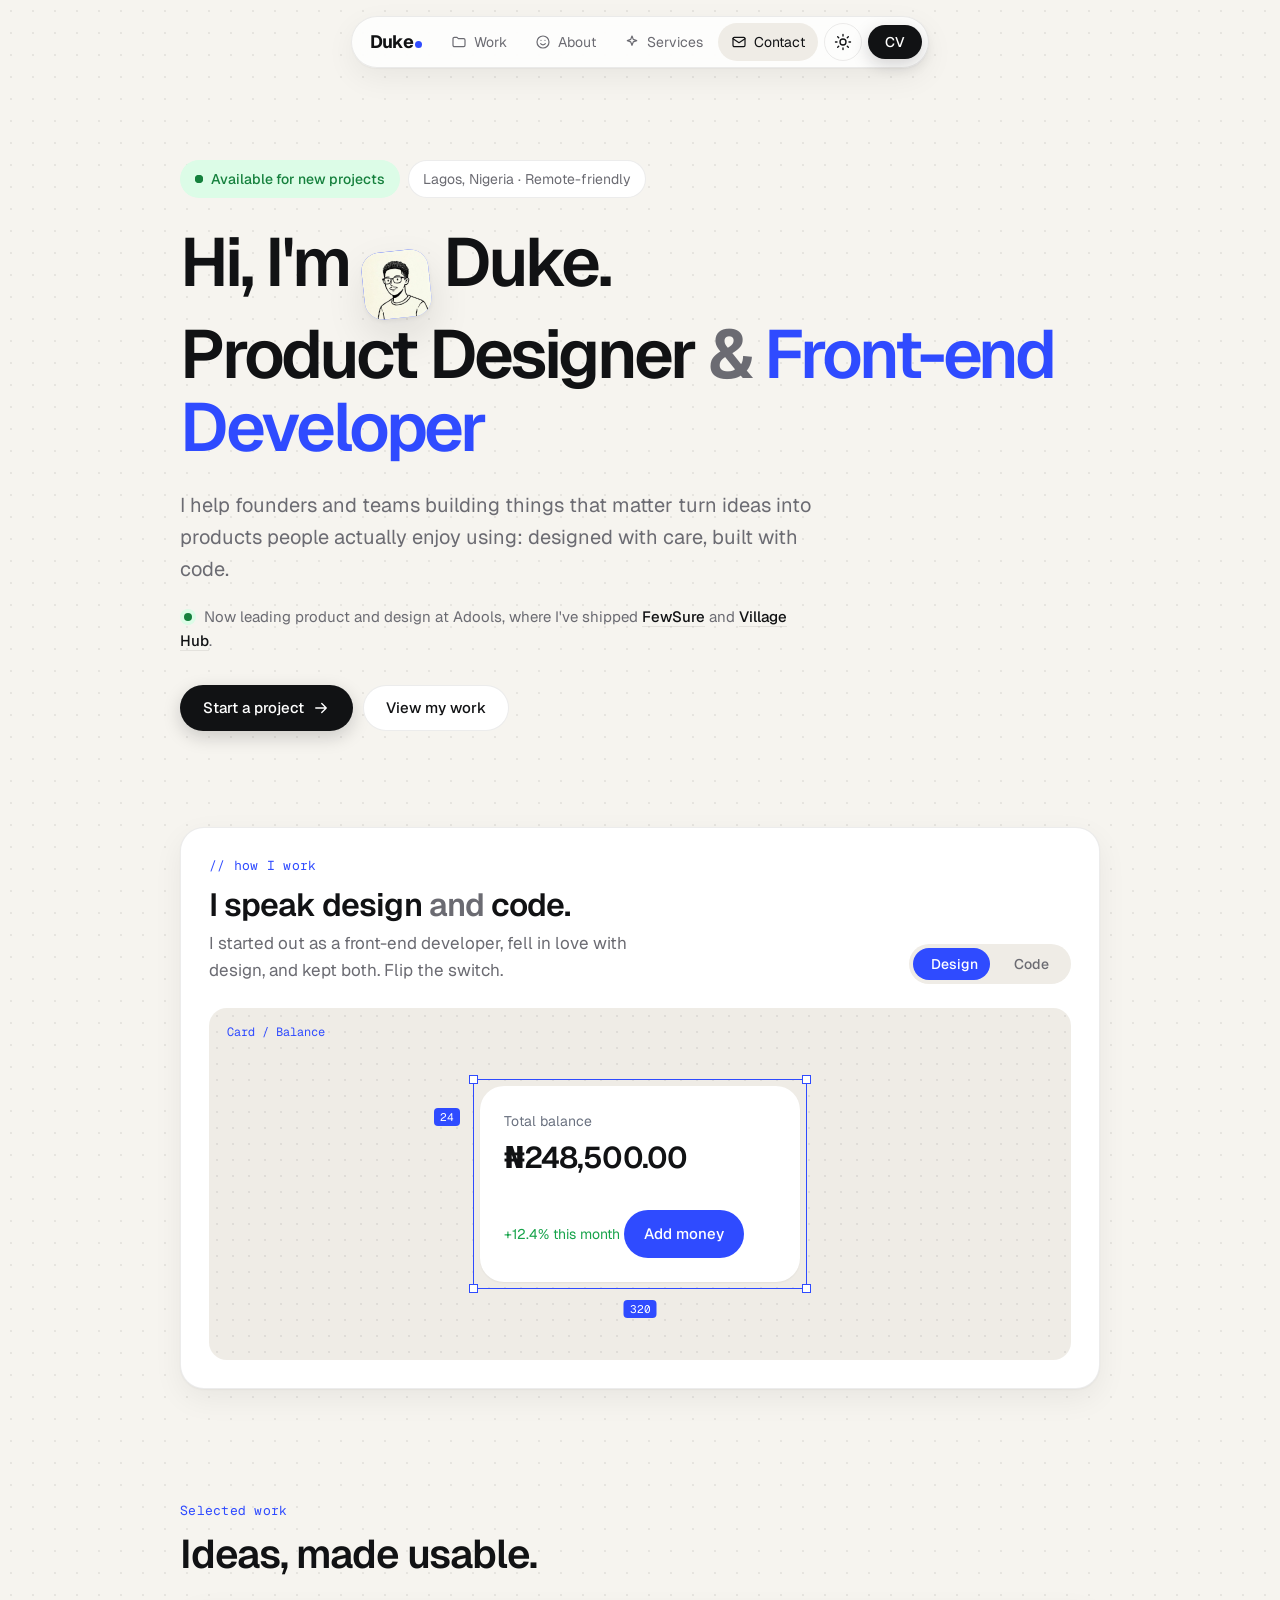
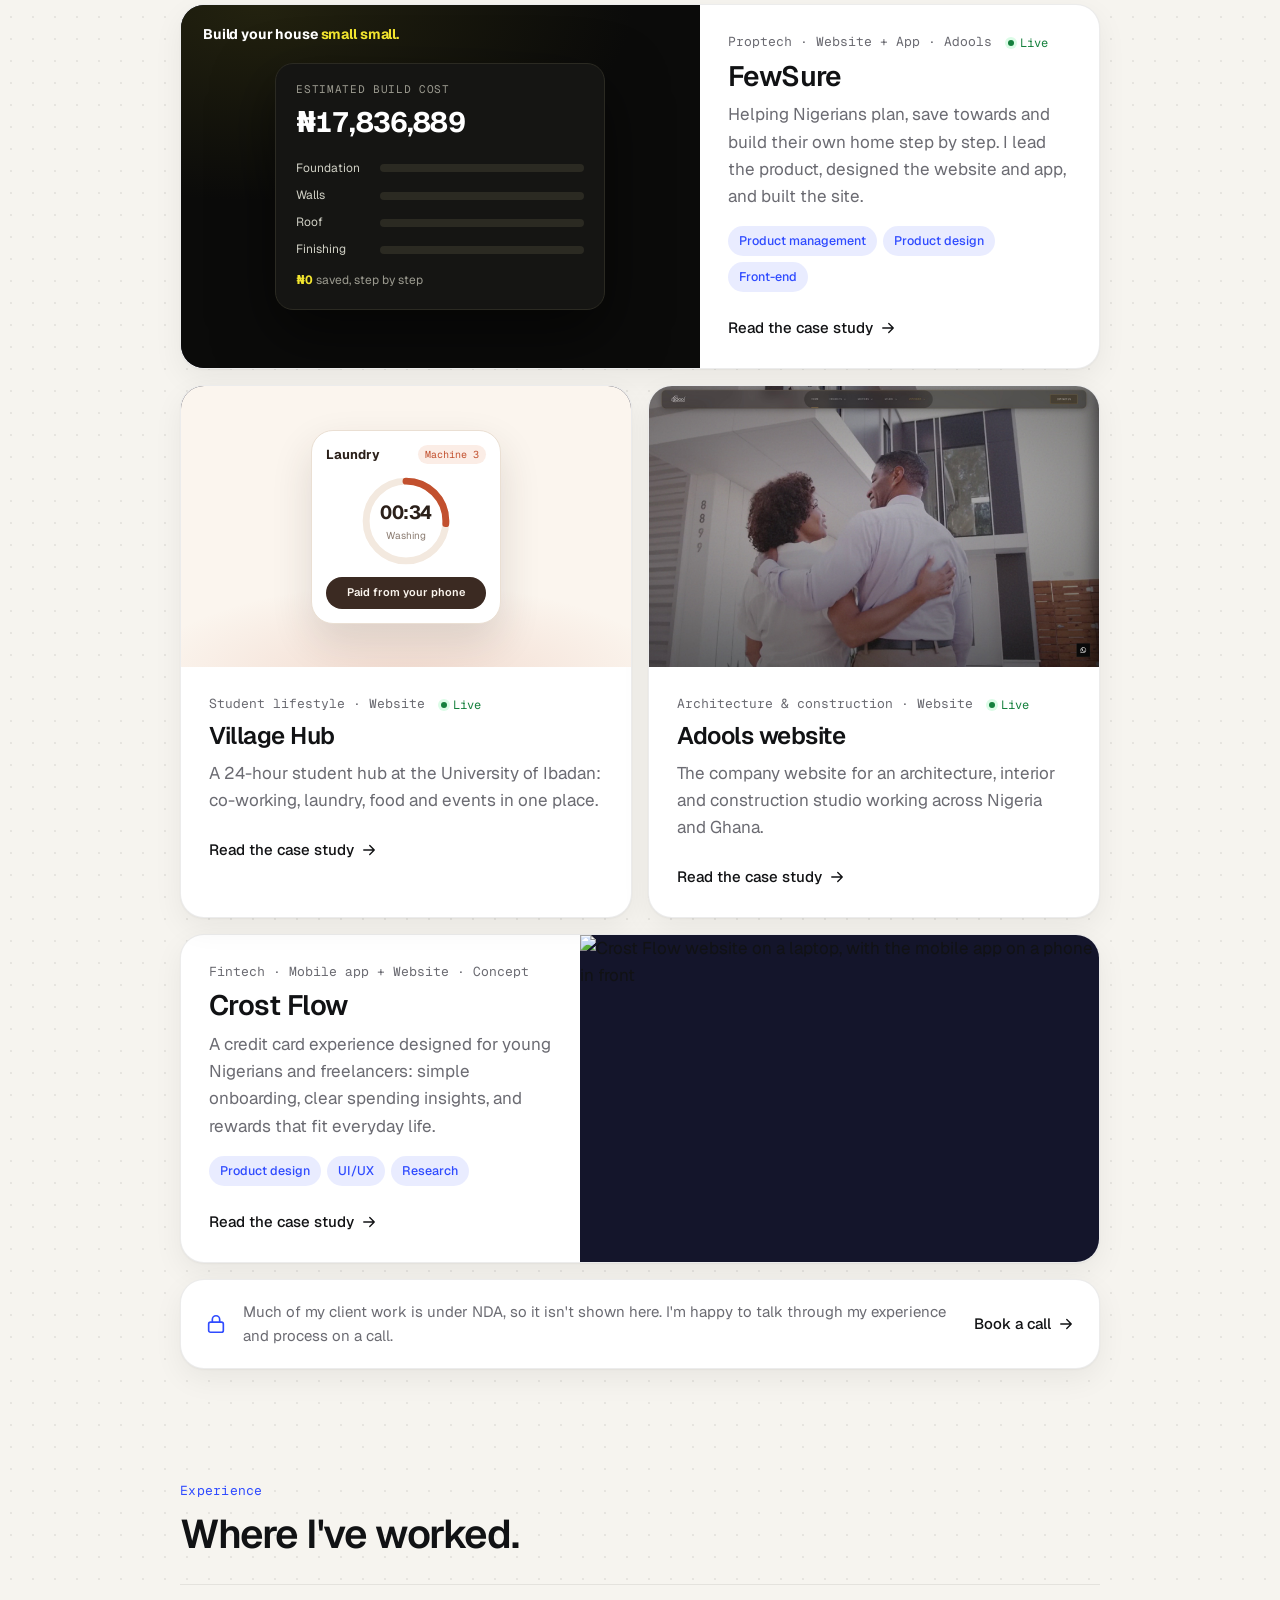
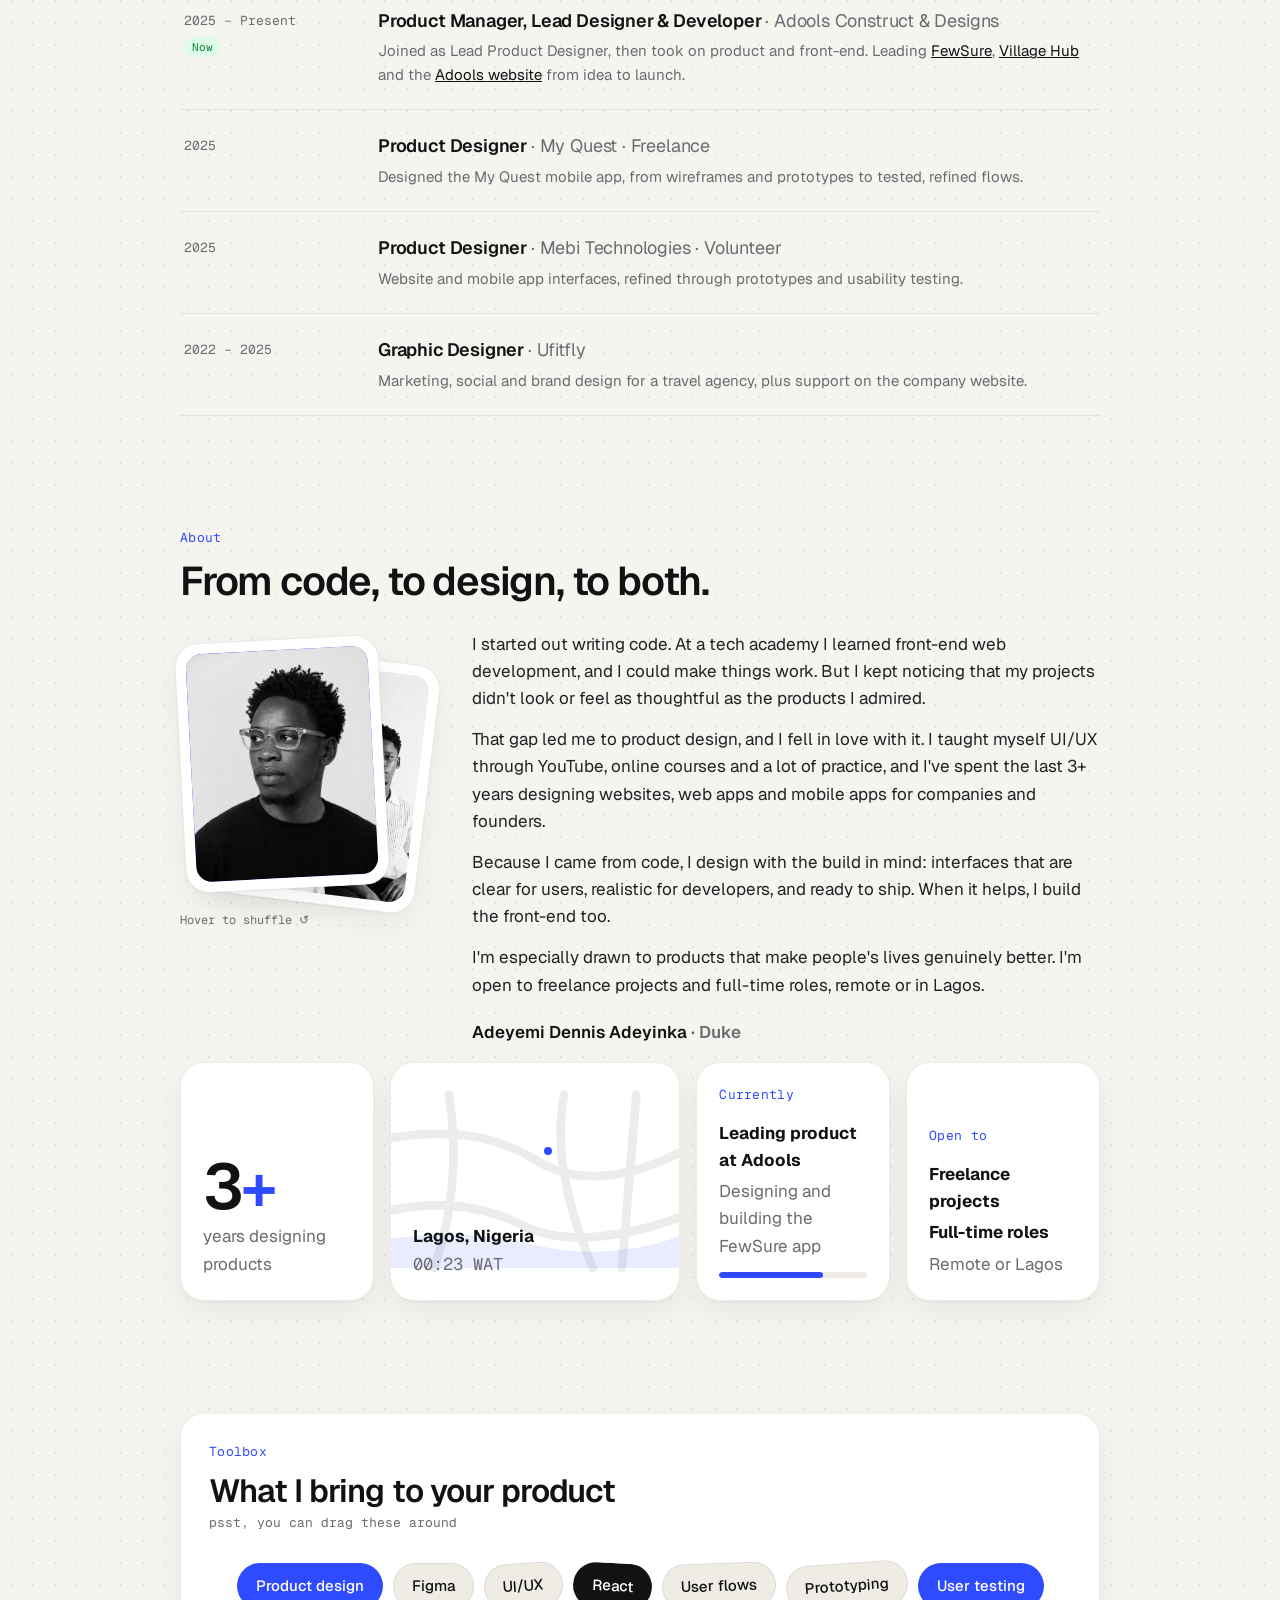
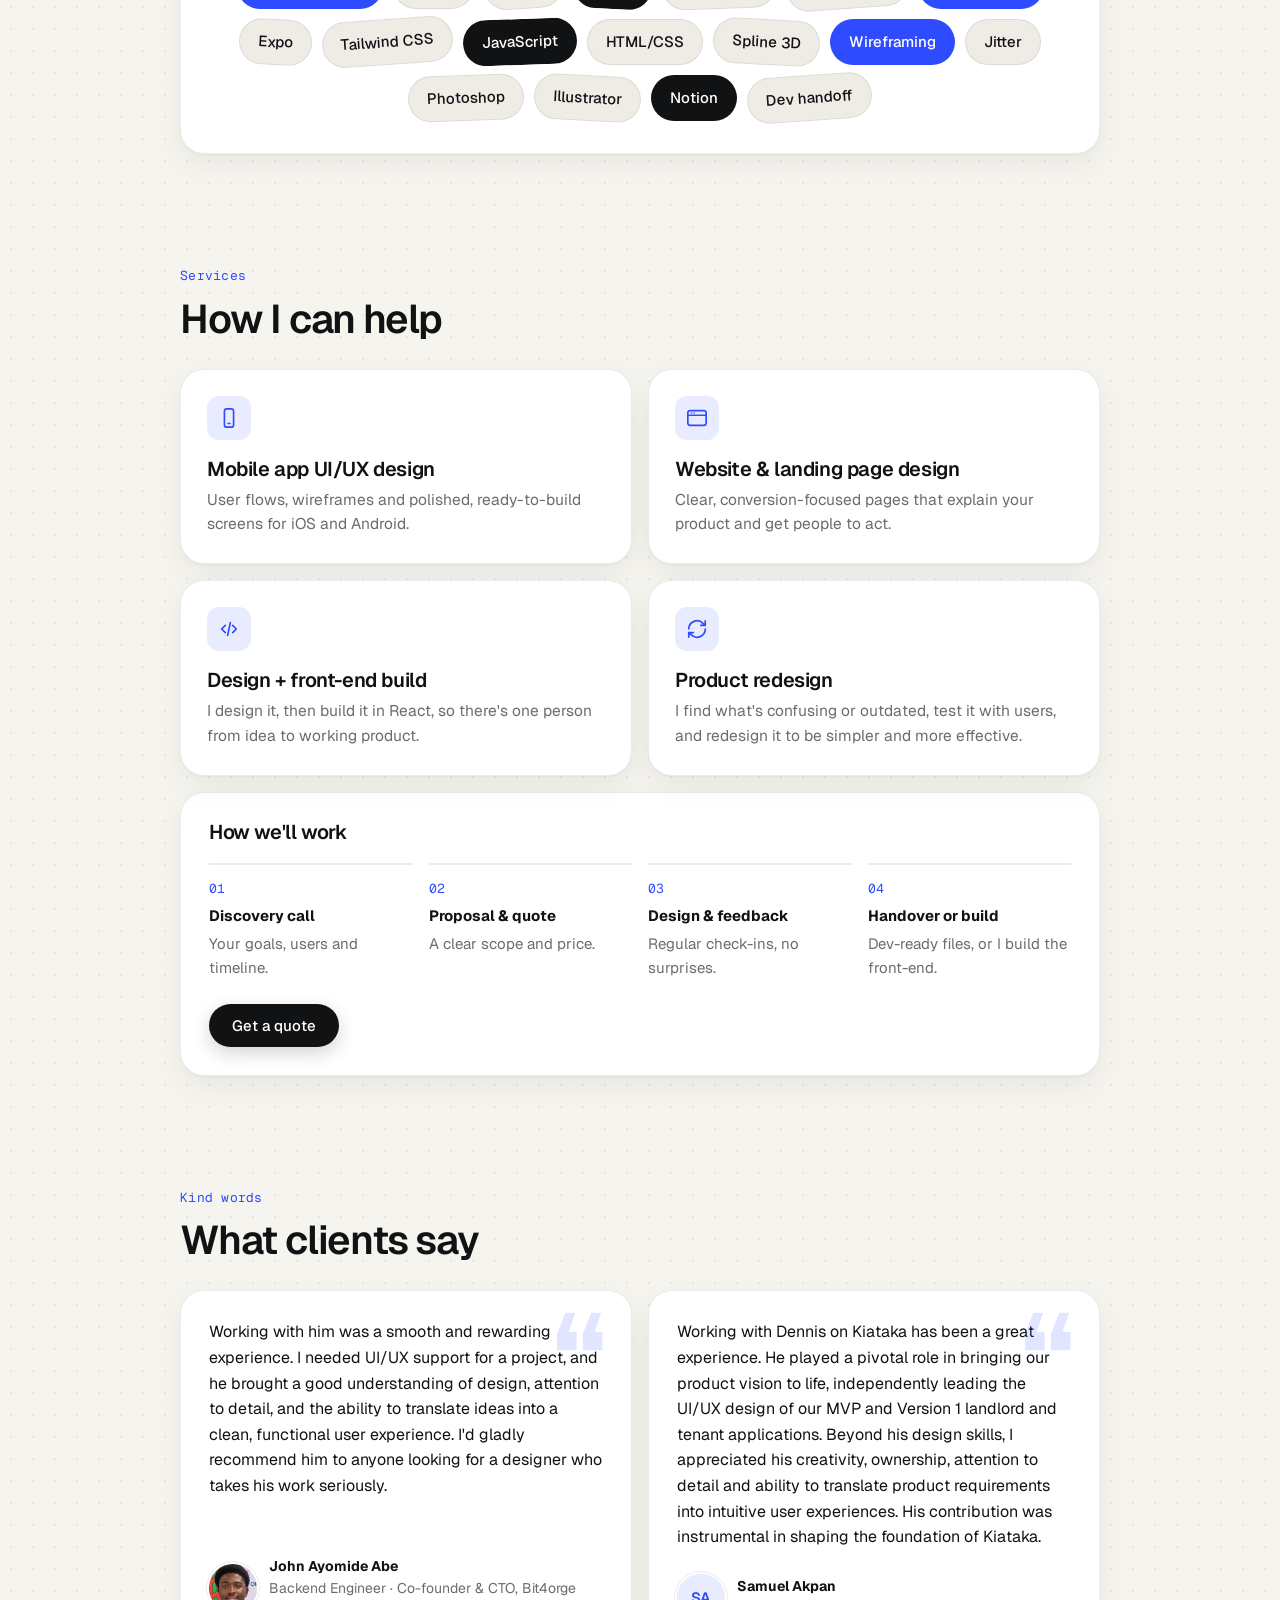
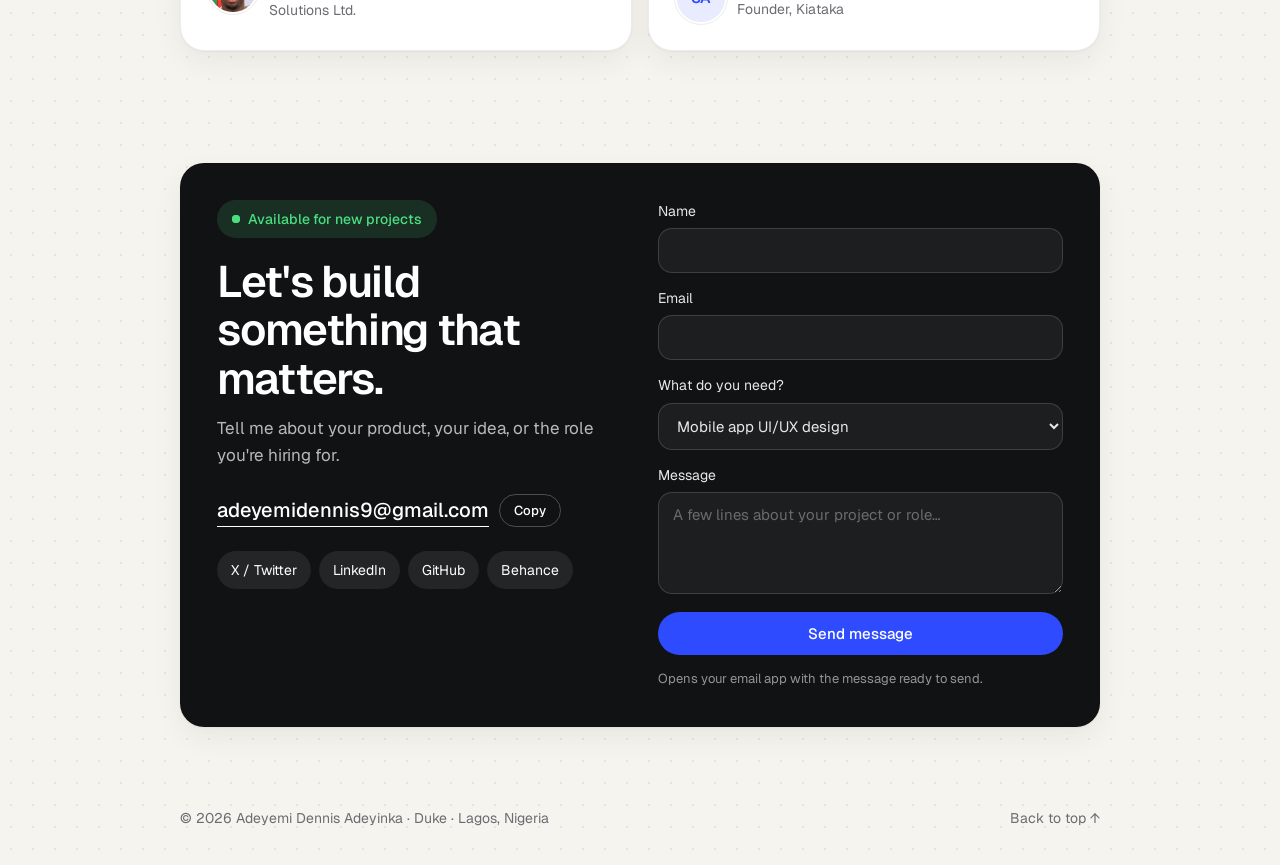
==== commit e2af503d: "Add live animated previews to the FewSure and Village Hub work cards FewSure's card counts up a buil" ====
--- a/index.html
+++ b/index.html
@@ -130,7 +130,20 @@
 
       <a class="card project project-featured reveal" href="fewsure.html">
         <div class="project-media">
-          <img src="assets/work/fewsure-hero.jpg" alt="FewSure website hero: Build Your House Small Small" loading="lazy">
+          <div class="pv pv-fewsure" data-preview="fewsure" role="img" aria-label="Animated preview of FewSure: a house cost estimate, then a building plan filling up step by step as savings grow">
+            <p class="pv-fs-tag">Build your house <em>small small.</em></p>
+            <div class="pv-fs-card">
+              <p class="pv-fs-label">Estimated build cost</p>
+              <p class="pv-fs-amount" data-amount>₦0</p>
+              <div class="pv-fs-steps">
+                <div class="pv-fs-step" style="--d:0"><span>Foundation</span><i></i></div>
+                <div class="pv-fs-step" style="--d:1"><span>Walls</span><i></i></div>
+                <div class="pv-fs-step" style="--d:2"><span>Roof</span><i></i></div>
+                <div class="pv-fs-step" style="--d:3"><span>Finishing</span><i></i></div>
+              </div>
+              <p class="pv-fs-foot"><b data-saved>₦0</b> saved, step by step</p>
+            </div>
+          </div>
         </div>
         <div class="project-body">
           <p class="project-meta">Proptech · Website + App · Adools <span class="status">Live</span></p>
@@ -146,7 +159,17 @@
       <div class="grid-2">
         <a class="card project project-card reveal" href="village-hub.html">
           <div class="project-media">
-            <img src="assets/work/village-hub-hero.jpg" alt="Village Hub homepage with line illustrations and a Book a Space button" loading="lazy">
+            <div class="pv pv-village" data-preview="village" role="img" aria-label="Animated preview of Village Hub: a laundry booking counts down, then a notification says the laundry is ready">
+              <div class="pv-vh-card">
+                <div class="pv-vh-head"><span>Laundry</span><span class="pv-vh-chip">Machine 3</span></div>
+                <div class="pv-vh-ring">
+                  <svg viewBox="0 0 120 120" aria-hidden="true"><circle class="pv-vh-track" cx="60" cy="60" r="52"/><circle class="pv-vh-bar" cx="60" cy="60" r="52"/></svg>
+                  <div class="pv-vh-time"><b data-timer>00:45</b><small data-state>Washing</small></div>
+                </div>
+                <div class="pv-vh-btn">Paid from your phone</div>
+              </div>
+              <div class="pv-vh-toast"><span class="pv-vh-dot"></span><div><b>Your laundry is ready</b><small>Machine 3 · Village Hub</small></div></div>
+            </div>
           </div>
           <div class="project-body">
             <p class="project-meta">Student lifestyle · Website <span class="status">Live</span></p>
--- a/styles.css
+++ b/styles.css
@@ -272,7 +272,7 @@
 .project { display: block; text-decoration: none; overflow: hidden; }
 .project:hover { transform: translateY(-4px); box-shadow: var(--shadow-lift); }
 .project-featured { display: grid; grid-template-columns: 1.3fr 1fr; margin-bottom: 16px; }
-.project-media { background: #14152B; overflow: hidden; min-height: 300px; }
+.project-media { position: relative; background: #14152B; overflow: hidden; min-height: 300px; }
 .project-media img { width: 100%; height: 100%; object-fit: cover; transition: transform .6s ease; }
 .project:hover .project-media img { transform: scale(1.04); }
 .project-body { padding: 28px; display: flex; flex-direction: column; gap: 10px; }
@@ -504,6 +504,48 @@
 .next-project-body h2 { font-size: 28px; }
 .next-project:hover .link-arrow svg { transform: translateX(4px); }
 
+/* ---------- Live project previews (ramp.design-style) ---------- */
+.pv { position: absolute; inset: 0; display: grid; place-items: center; overflow: hidden; }
+.pv b { font-weight: 700; }
+
+/* FewSure: cost estimate, then the plan fills up as savings grow */
+.pv-fewsure { background: radial-gradient(120% 90% at 15% 0%, #23220f 0%, #0b0b0a 60%); color: #fff; }
+.pv-fs-tag { position: absolute; top: 18px; left: 22px; font-size: 14px; font-weight: 700; letter-spacing: -0.01em; }
+.pv-fs-tag em { font-style: normal; color: #F2E52E; }
+.pv-fs-card { width: min(80%, 330px); background: #151513; border: 1px solid #2b2a22; border-radius: 18px; padding: 18px 20px; box-shadow: 0 24px 60px rgba(0, 0, 0, .55); transition: transform .5s cubic-bezier(.3, .7, .2, 1); }
+.project:hover .pv-fs-card { transform: translateY(-4px) rotate(-1deg); }
+.pv-fs-label { font: 11px var(--mono); color: #9b9a8f; text-transform: uppercase; letter-spacing: .06em; }
+.pv-fs-amount { font-size: 28px; font-weight: 700; letter-spacing: -0.03em; margin: 4px 0 14px; font-variant-numeric: tabular-nums; }
+.pv-fs-steps { display: grid; gap: 8px; }
+.pv-fs-step { display: grid; grid-template-columns: 74px 1fr; align-items: center; gap: 10px; font-size: 12px; color: #cfcfc4; }
+.pv-fs-step i { position: relative; display: block; height: 8px; border-radius: 99px; background: #2b2a22; overflow: hidden; }
+.pv-fs-step i::after { content: ""; position: absolute; inset: 0; border-radius: inherit; background: #F2E52E; transform: scaleX(0); transform-origin: left; transition: transform .3s ease; }
+.pv-fewsure.is-built .pv-fs-step i::after { transform: scaleX(1); transition: transform .7s cubic-bezier(.3, .7, .2, 1) calc(var(--d) * .5s); }
+.pv-fs-foot { margin-top: 12px; font-size: 12px; color: #9b9a8f; font-variant-numeric: tabular-nums; }
+.pv-fs-foot b { color: #F2E52E; }
+
+/* Village Hub: a laundry timer runs down, then a "ready" notification lands */
+.pv-village { background: #FBF5EE; color: #2B201A; }
+.pv-village::before { content: ""; position: absolute; inset: auto -10% -40% -10%; height: 70%; background: radial-gradient(closest-side, rgba(194, 80, 46, .16), transparent); }
+.pv-vh-card { position: relative; width: 190px; background: #fff; border: 1px solid #EADFD3; border-radius: 22px; padding: 14px; display: grid; gap: 10px; justify-items: center; box-shadow: 0 18px 40px rgba(59, 42, 34, .14); }
+.pv-vh-head { width: 100%; display: flex; justify-content: space-between; align-items: center; font-size: 13px; font-weight: 700; }
+.pv-vh-chip { font: 10px var(--mono); font-weight: 400; color: #C2502E; background: #FBEDE6; padding: 3px 7px; border-radius: 99px; }
+.pv-vh-ring { position: relative; width: 92px; height: 92px; }
+.pv-vh-ring svg { width: 100%; height: 100%; transform: rotate(-90deg); stroke-width: 9; stroke-linecap: round; }
+.pv-vh-track { stroke: #F3E9DF; }
+.pv-vh-bar { stroke: #C2502E; stroke-dasharray: 326.7; stroke-dashoffset: 326.7; transition: stroke .3s ease; }
+.pv-village.is-done .pv-vh-bar { stroke: #3F9B5B; }
+.pv-vh-time { position: absolute; inset: 0; display: grid; place-content: center; text-align: center; }
+.pv-vh-time b { font-size: 19px; letter-spacing: -0.02em; font-variant-numeric: tabular-nums; }
+.pv-vh-time small { font-size: 10px; color: #8a7b70; }
+.pv-vh-btn { width: 100%; text-align: center; font-size: 11px; font-weight: 600; color: #FBF5EE; background: #3B2A22; border-radius: 99px; padding: 7px 0; }
+.pv-vh-toast { position: absolute; top: 14px; right: 14px; display: flex; gap: 10px; align-items: center; background: #2B201A; color: #FBF5EE; border-radius: 14px; padding: 10px 14px 10px 12px; box-shadow: 0 14px 30px rgba(43, 32, 26, .3); opacity: 0; transform: translateY(-14px) scale(.96); transition: opacity .25s ease, transform .25s ease; }
+.pv-village.is-done .pv-vh-toast { opacity: 1; transform: none; transition: opacity .4s ease, transform .5s cubic-bezier(.3, 1.4, .5, 1); }
+.pv-vh-toast b { display: block; font-size: 12.5px; }
+.pv-vh-toast small { font-size: 10.5px; color: #CDBFB3; }
+.pv-vh-dot { width: 8px; height: 8px; border-radius: 50%; background: #4ADE80; box-shadow: 0 0 0 4px rgba(74, 222, 128, .2); flex: none; }
+
+
 @media (max-width: 860px) {
   .project-featured.reverse { grid-template-columns: 1fr; }
   .project-featured.reverse .project-media { order: 0; }
@@ -517,6 +559,11 @@
   .cs-meta { grid-template-columns: repeat(2, 1fr); }
 }
 @media (max-width: 640px) {
+  .pv-fs-tag { display: none; }
+  .pv-fs-card { padding: 14px 16px; }
+  .pv-fs-amount { font-size: 24px; margin-bottom: 10px; }
+  .pv-vh-card { transform: scale(.88); }
+  .pv-vh-toast { top: 10px; right: 10px; padding: 8px 12px 8px 10px; }
   .timeline li { grid-template-columns: 1fr; gap: 6px; }
   .tl-date { flex-direction: row; align-items: center; padding-top: 0; }
   .next-project { grid-template-columns: 1fr; }
